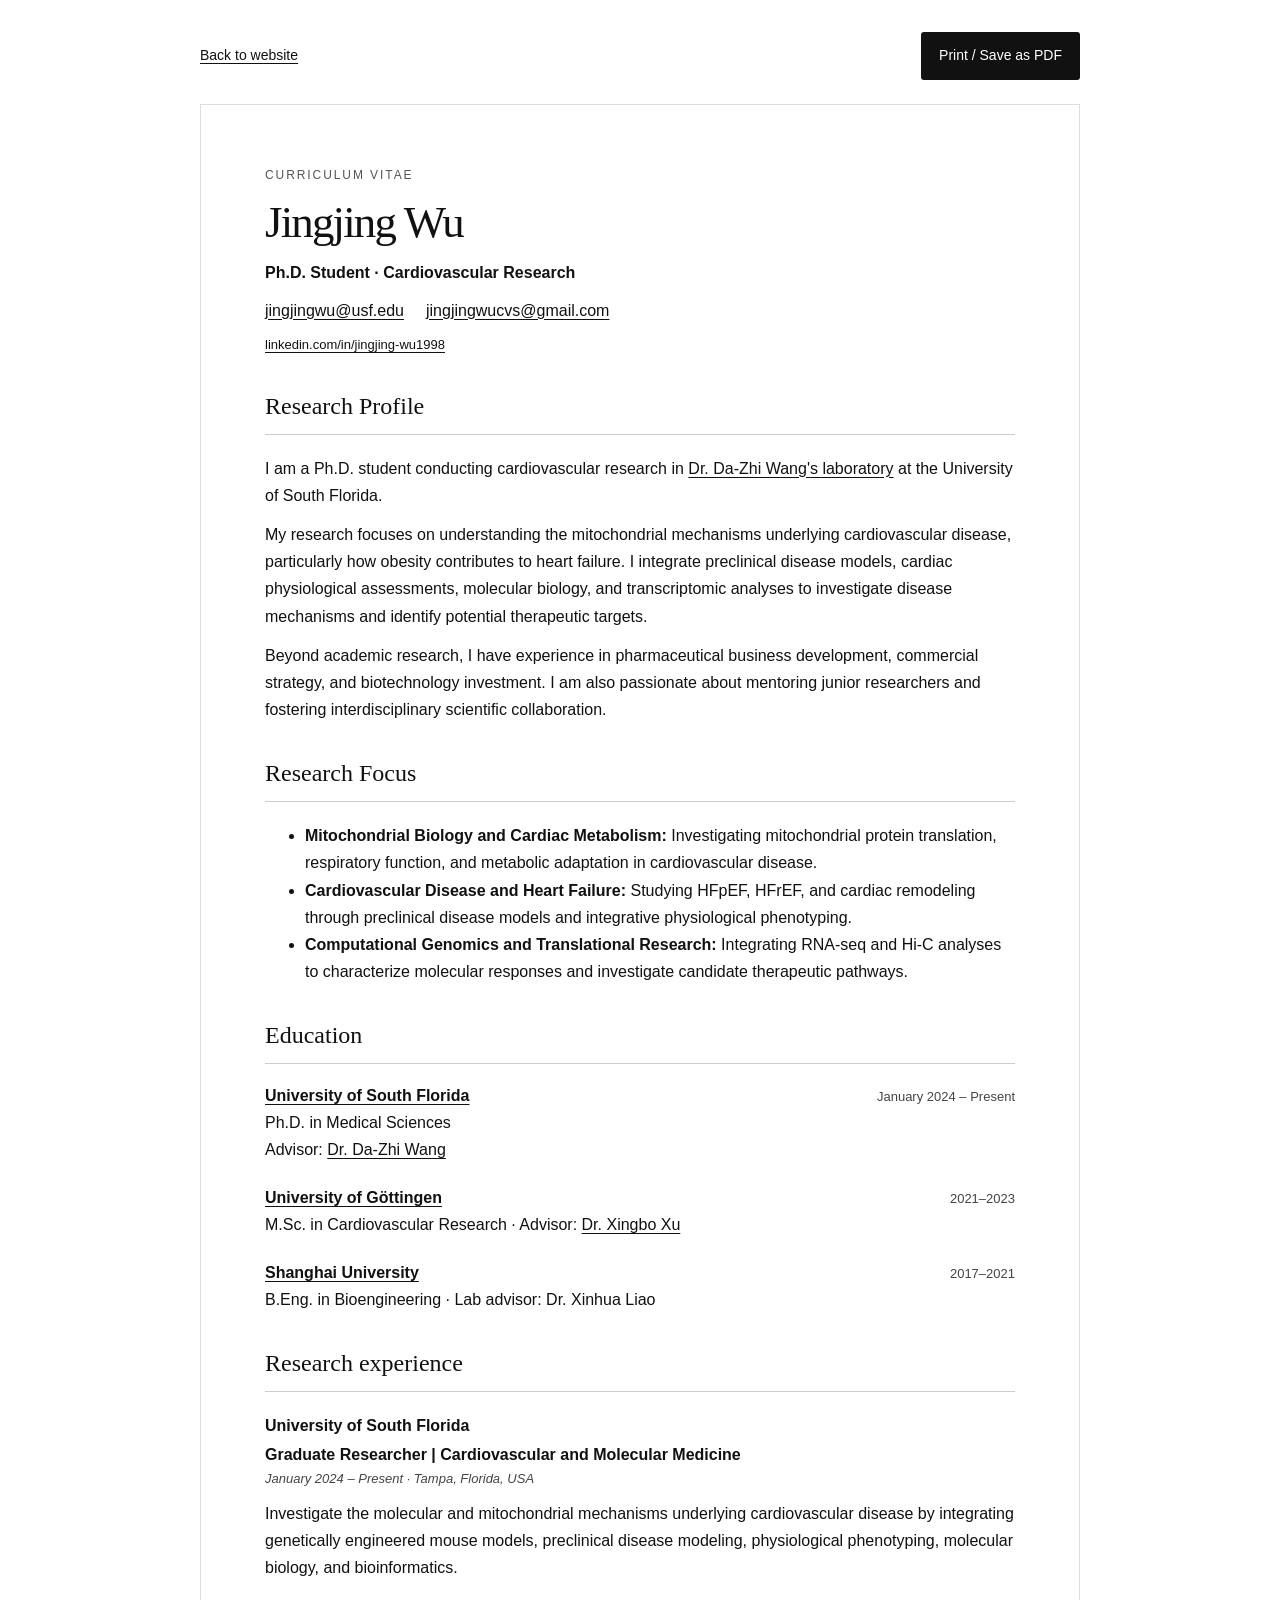
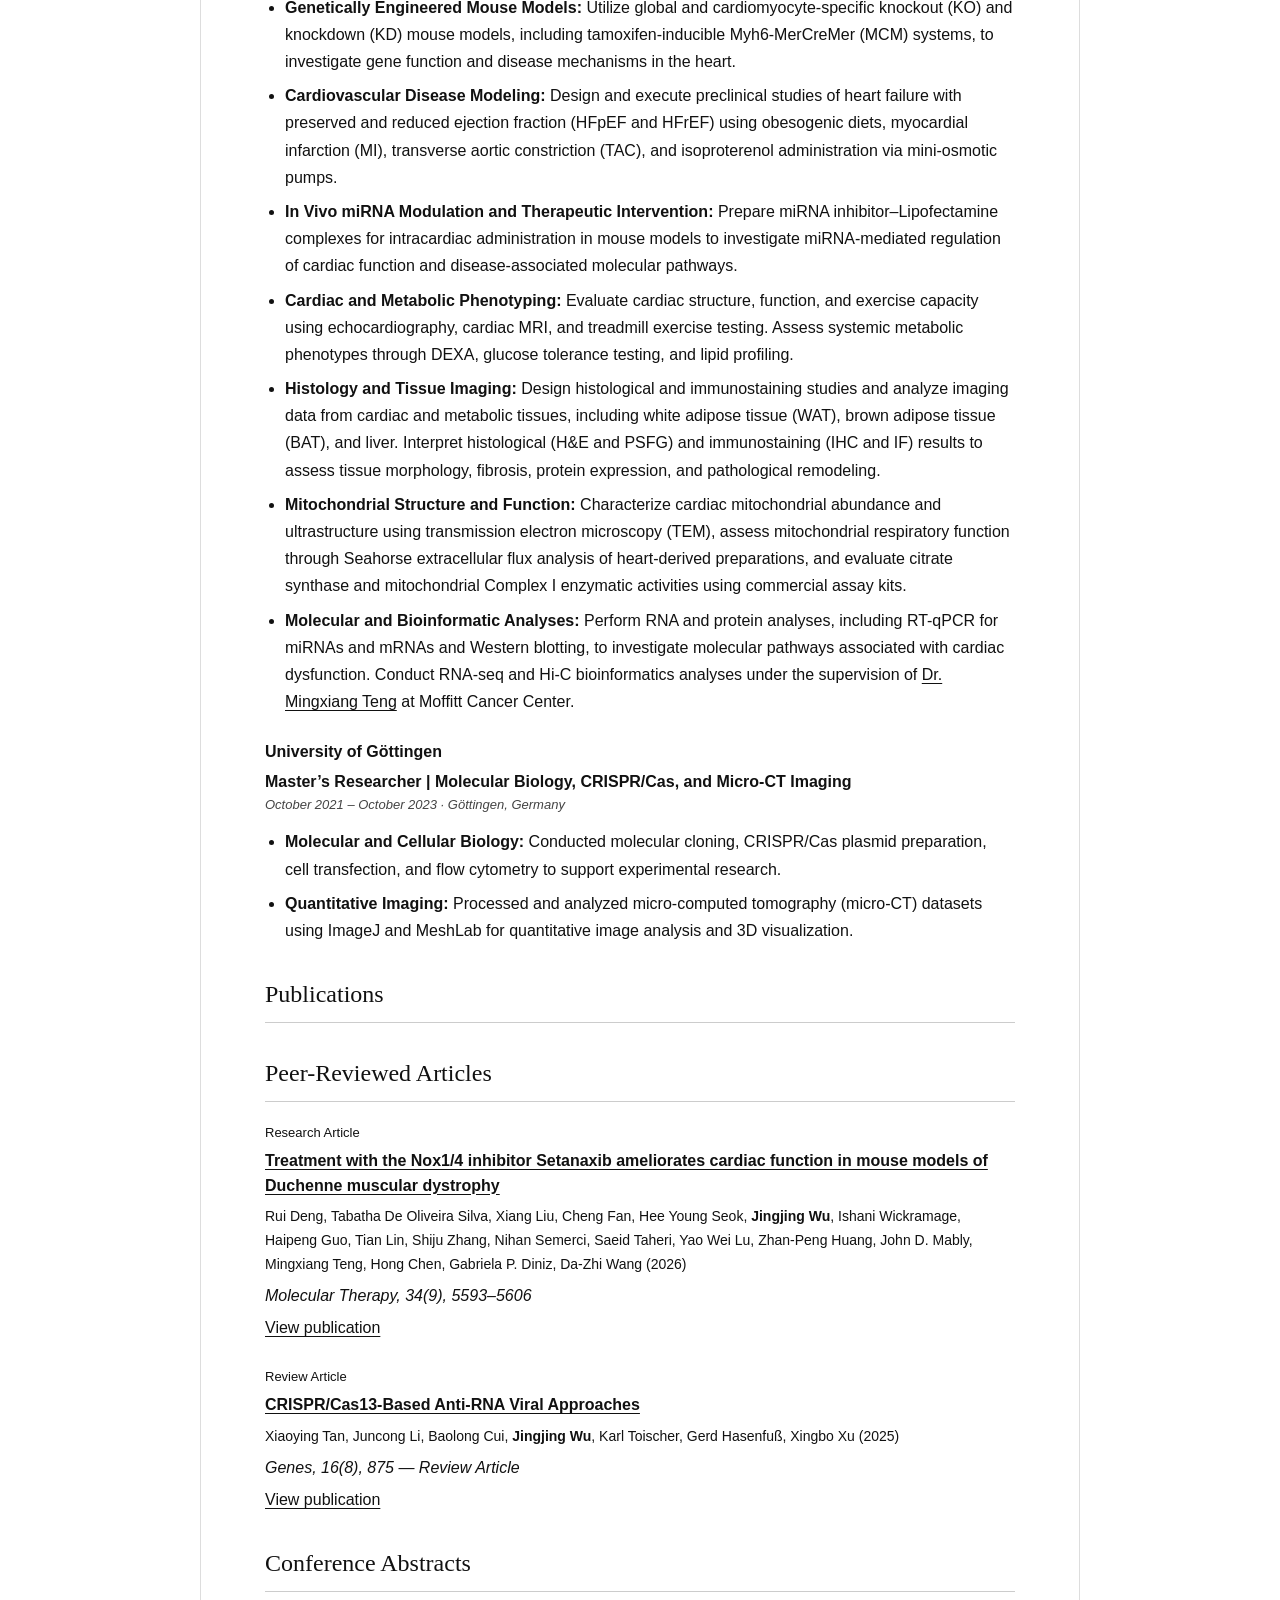
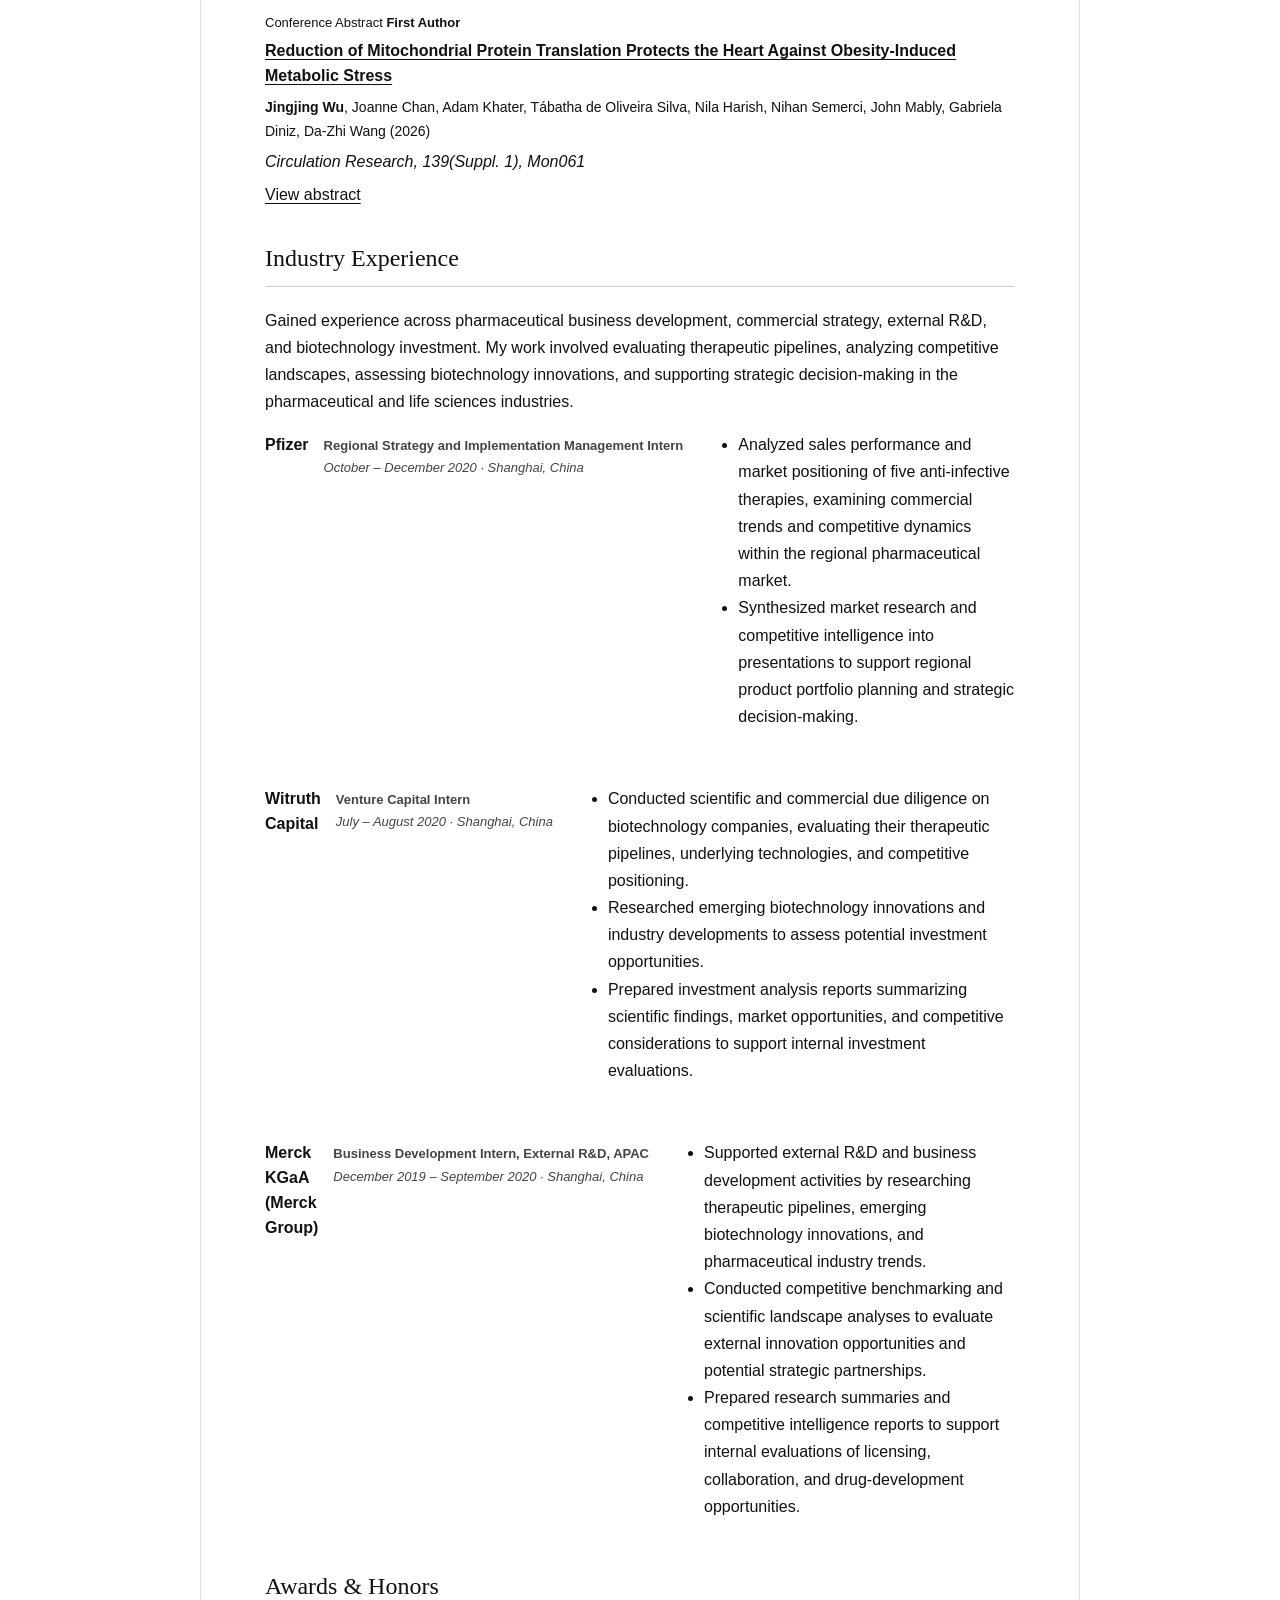
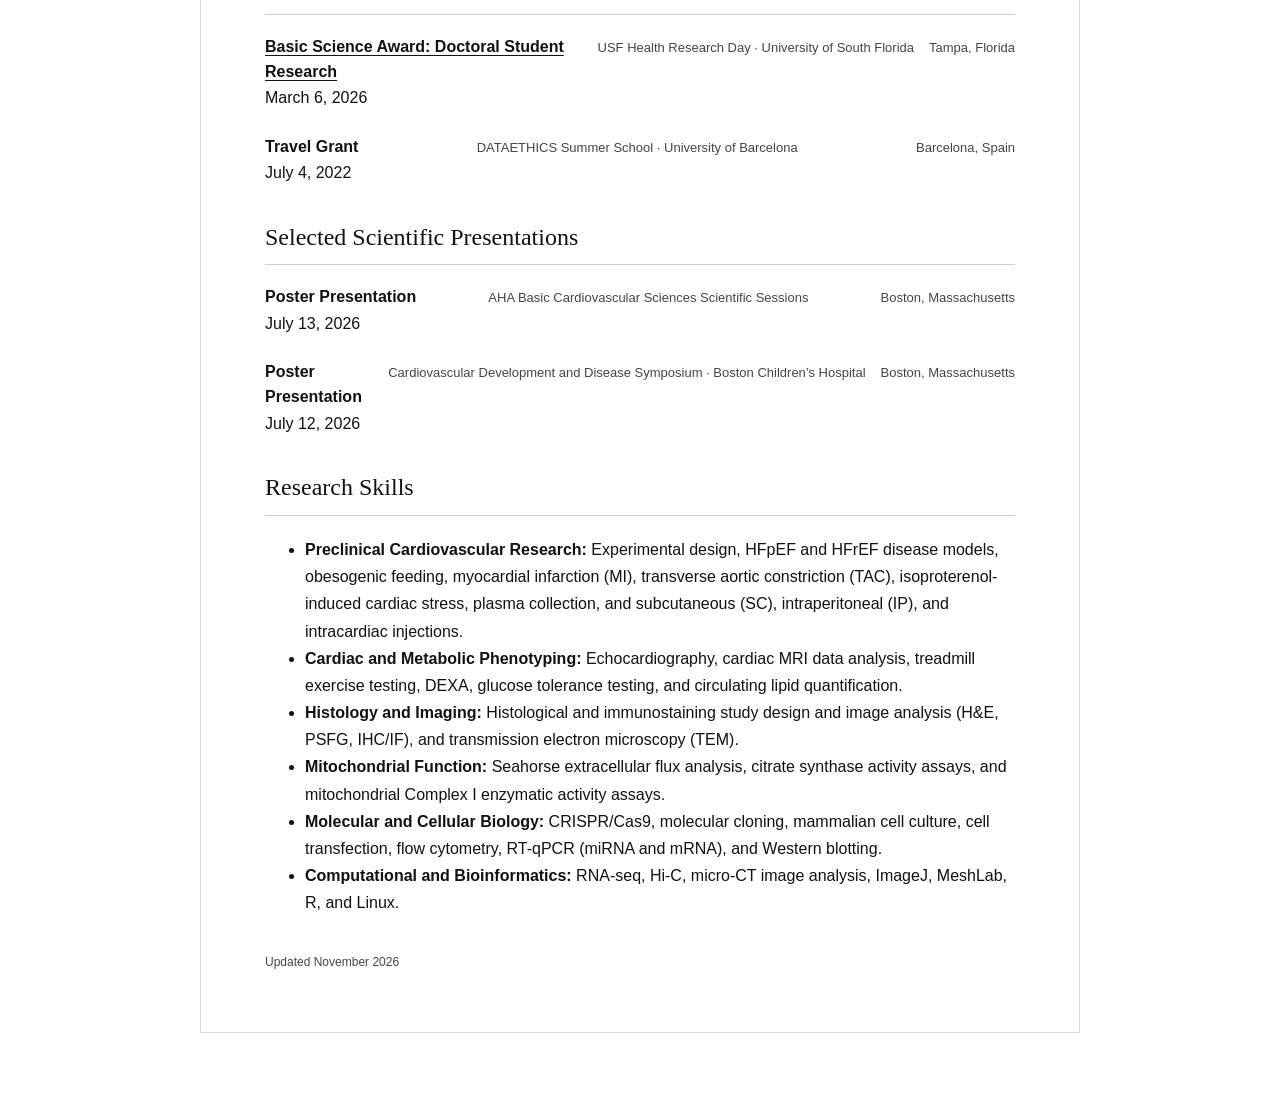
==== cv.html @ ff3b846a "Publish Jingjing Wu academic website" ====
<!DOCTYPE html>
<html lang="en">
<head><meta charset="UTF-8"><meta name="viewport" content="width=device-width, initial-scale=1"><title>Curriculum Vitae | Jingjing Wu</title><meta name="description" content="Academic curriculum vitae of Jingjing Wu, PhD researcher in cardiovascular science."><link rel="icon" href="./favicon.svg" type="image/svg+xml"><link rel="stylesheet" href="./cv.css"><script src="./cv.js" defer></script></head>
<body><div class="cv-controls"><a href="./index.html">Back to website</a><button id="print-cv">Print / Save as PDF</button></div><main class="cv-page"><header><p class="cv-eyebrow">CURRICULUM VITAE</p><h1>Jingjing Wu</h1><p class="subtitle">Ph.D. Student · Cardiovascular Research</p><p class="email-links"><a href="mailto:jingjingwu@usf.edu">jingjingwu@usf.edu</a><a href="mailto:jingjingwucvs@gmail.com">jingjingwucvs@gmail.com</a></p><div class="contact"><a href="https://www.linkedin.com/in/jingjing-wu1998/">linkedin.com/in/jingjing-wu1998</a></div></header>
<section><h2>Research Profile</h2><div class="about-introduction"><p>I am a Ph.D. student conducting cardiovascular research in <a href="https://health.usf.edu/medicine/heart-institute/faculty/dazhiw" target="_blank" rel="noopener noreferrer">Dr. Da-Zhi Wang's laboratory</a> at the University of South Florida.</p><p>My research focuses on understanding the mitochondrial mechanisms underlying cardiovascular disease, particularly how obesity contributes to heart failure. I integrate preclinical disease models, cardiac physiological assessments, molecular biology, and transcriptomic analyses to investigate disease mechanisms and identify potential therapeutic targets.</p><p>Beyond academic research, I have experience in pharmaceutical business development, commercial strategy, and biotechnology investment. I am also passionate about mentoring junior researchers and fostering interdisciplinary scientific collaboration.</p></div></section><section><h2>Research Focus</h2><ul><li><strong>Mitochondrial Biology and Cardiac Metabolism:</strong> Investigating mitochondrial protein translation, respiratory function, and metabolic adaptation in cardiovascular disease.</li><li><strong>Cardiovascular Disease and Heart Failure:</strong> Studying HFpEF, HFrEF, and cardiac remodeling through preclinical disease models and integrative physiological phenotyping.</li><li><strong>Computational Genomics and Translational Research:</strong> Integrating RNA-seq and Hi-C analyses to characterize molecular responses and investigate candidate therapeutic pathways.</li></ul></section>
<section><h2>Education</h2><article><div class="entry"><h3><a href="https://www.usf.edu/" target="_blank" rel="noopener noreferrer">University of South Florida</a></h3><p>January 2024 – Present</p></div><p>Ph.D. in Medical Sciences<br>Advisor: <a href="https://health.usf.edu/medicine/heart-institute/faculty/dazhiw" target="_blank" rel="noopener noreferrer">Dr. Da-Zhi Wang</a></p></article><article><div class="entry"><h3><a href="https://www.uni-goettingen.de/en/1.html" target="_blank" rel="noopener noreferrer">University of Göttingen</a></h3><p>2021–2023</p></div><p>M.Sc. in Cardiovascular Research · Advisor: <a href="https://herzzentrum.umg.eu/translational-multiomics-and-precision-cardiology/" target="_blank" rel="noopener noreferrer">Dr. Xingbo Xu</a></p></article><article><div class="entry"><h3><a href="https://en.shu.edu.cn/" target="_blank" rel="noopener noreferrer">Shanghai University</a></h3><p>2017–2021</p></div><p>B.Eng. in Bioengineering · Lab advisor: Dr. Xinhua Liao</p></article></section>
<section><h2>Research experience</h2>
<article class="research-entry"><p class="organization">University of South Florida</p><h3>Graduate Researcher | Cardiovascular and Molecular Medicine</h3><p class="entry-location"><em>January 2024 – Present · Tampa, Florida, USA</em></p><p class="research-description">Investigate the molecular and mitochondrial mechanisms underlying cardiovascular disease by integrating genetically engineered mouse models, preclinical disease modeling, physiological phenotyping, molecular biology, and bioinformatics.</p><ul>
<li><strong>Genetically Engineered Mouse Models:</strong> Utilize global and cardiomyocyte-specific knockout (KO) and knockdown (KD) mouse models, including tamoxifen-inducible Myh6-MerCreMer (MCM) systems, to investigate gene function and disease mechanisms in the heart.</li>
<li><strong>Cardiovascular Disease Modeling:</strong> Design and execute preclinical studies of heart failure with preserved and reduced ejection fraction (HFpEF and HFrEF) using obesogenic diets, myocardial infarction (MI), transverse aortic constriction (TAC), and isoproterenol administration via mini-osmotic pumps.</li>
<li><strong>In Vivo miRNA Modulation and Therapeutic Intervention:</strong> Prepare miRNA inhibitor–Lipofectamine complexes for intracardiac administration in mouse models to investigate miRNA-mediated regulation of cardiac function and disease-associated molecular pathways.</li>
<li><strong>Cardiac and Metabolic Phenotyping:</strong> Evaluate cardiac structure, function, and exercise capacity using echocardiography, cardiac MRI, and treadmill exercise testing. Assess systemic metabolic phenotypes through DEXA, glucose tolerance testing, and lipid profiling.</li>
<li><strong>Histology and Tissue Imaging:</strong> Design histological and immunostaining studies and analyze imaging data from cardiac and metabolic tissues, including white adipose tissue (WAT), brown adipose tissue (BAT), and liver. Interpret histological (H&amp;E and PSFG) and immunostaining (IHC and IF) results to assess tissue morphology, fibrosis, protein expression, and pathological remodeling.</li>
<li><strong>Mitochondrial Structure and Function:</strong> Characterize cardiac mitochondrial abundance and ultrastructure using transmission electron microscopy (TEM), assess mitochondrial respiratory function through Seahorse extracellular flux analysis of heart-derived preparations, and evaluate citrate synthase and mitochondrial Complex I enzymatic activities using commercial assay kits.</li>
<li><strong>Molecular and Bioinformatic Analyses:</strong> Perform RNA and protein analyses, including RT-qPCR for miRNAs and mRNAs and Western blotting, to investigate molecular pathways associated with cardiac dysfunction. Conduct RNA-seq and Hi-C bioinformatics analyses under the supervision of <a href="https://www.moffitt.org/research-science/researchers/mingxiang-teng/" target="_blank" rel="noopener noreferrer">Dr. Mingxiang Teng</a> at Moffitt Cancer Center.</li>
</ul></article>
<article class="research-entry"><p class="organization">University of Göttingen</p><h3>Master’s Researcher | Molecular Biology, CRISPR/Cas, and Micro-CT Imaging</h3><p class="entry-location"><em>October 2021 – October 2023 · Göttingen, Germany</em></p><ul>
<li><strong>Molecular and Cellular Biology:</strong> Conducted molecular cloning, CRISPR/Cas plasmid preparation, cell transfection, and flow cytometry to support experimental research.</li>
<li><strong>Quantitative Imaging:</strong> Processed and analyzed micro-computed tomography (micro-CT) datasets using ImageJ and MeshLab for quantitative image analysis and 3D visualization.</li>
</ul></article>
</section><section><h2>Publications</h2><section aria-labelledby="articles-heading"><h2 id="articles-heading">Peer-Reviewed Articles</h2><article class="publication-entry"><p class="publication-kind">Research Article</p><h3><a href="https://doi.org/10.1016/j.ymthe.2026.06.033" target="_blank" rel="noopener noreferrer">Treatment with the Nox1/4 inhibitor Setanaxib ameliorates cardiac function in mouse models of Duchenne muscular dystrophy</a></h3><p class="publication-authors">Rui Deng, Tabatha De Oliveira Silva, Xiang Liu, Cheng Fan, Hee Young Seok, <strong>Jingjing Wu</strong>, Ishani Wickramage, Haipeng Guo, Tian Lin, Shiju Zhang, Nihan Semerci, Saeid Taheri, Yao Wei Lu, Zhan-Peng Huang, John D. Mably, Mingxiang Teng, Hong Chen, Gabriela P. Diniz, Da-Zhi Wang (2026)</p><p class="publication-journal"><em>Molecular Therapy, 34(9), 5593–5606</em></p><p><a href="https://doi.org/10.1016/j.ymthe.2026.06.033" target="_blank" rel="noopener noreferrer">View publication</a></p></article><article class="publication-entry"><p class="publication-kind">Review Article</p><h3><a href="https://doi.org/10.3390/genes16080875" target="_blank" rel="noopener noreferrer">CRISPR/Cas13-Based Anti-RNA Viral Approaches</a></h3><p class="publication-authors">Xiaoying Tan, Juncong Li, Baolong Cui, <strong>Jingjing Wu</strong>, Karl Toischer, Gerd Hasenfuß, Xingbo Xu (2025)</p><p class="publication-journal"><em>Genes, 16(8), 875 — Review Article</em></p><p><a href="https://doi.org/10.3390/genes16080875" target="_blank" rel="noopener noreferrer">View publication</a></p></article></section><section aria-labelledby="abstracts-heading"><h2 id="abstracts-heading">Conference Abstracts</h2><article class="publication-entry"><p class="publication-kind">Conference Abstract <span class="author-badge">First Author</span></p><h3><a href="https://doi.org/10.1161/res.139.suppl_1.Mon061" target="_blank" rel="noopener noreferrer">Reduction of Mitochondrial Protein Translation Protects the Heart Against Obesity-Induced Metabolic Stress</a></h3><p class="publication-authors"><strong>Jingjing Wu</strong>, Joanne Chan, Adam Khater, Tábatha de Oliveira Silva, Nila Harish, Nihan Semerci, John Mably, Gabriela Diniz, Da-Zhi Wang (2026)</p><p class="publication-journal"><em>Circulation Research, 139(Suppl. 1), Mon061</em></p><p><a href="https://doi.org/10.1161/res.139.suppl_1.Mon061" target="_blank" rel="noopener noreferrer">View abstract</a></p></article></section></section>
<section><h2>Industry Experience</h2><p>Gained experience across pharmaceutical business development, commercial strategy, external R&amp;D, and biotechnology investment. My work involved evaluating therapeutic pipelines, analyzing competitive landscapes, assessing biotechnology innovations, and supporting strategic decision-making in the pharmaceutical and life sciences industries.</p><article class="entry"><h3>Pfizer</h3><p><strong>Regional Strategy and Implementation Management Intern</strong><br><em>October – December 2020 · Shanghai, China</em></p><ul><li>Analyzed sales performance and market positioning of five anti-infective therapies, examining commercial trends and competitive dynamics within the regional pharmaceutical market.</li><li>Synthesized market research and competitive intelligence into presentations to support regional product portfolio planning and strategic decision-making.</li></ul></article>
<article class="entry"><h3>Witruth Capital</h3><p><strong>Venture Capital Intern</strong><br><em>July – August 2020 · Shanghai, China</em></p><ul><li>Conducted scientific and commercial due diligence on biotechnology companies, evaluating their therapeutic pipelines, underlying technologies, and competitive positioning.</li><li>Researched emerging biotechnology innovations and industry developments to assess potential investment opportunities.</li><li>Prepared investment analysis reports summarizing scientific findings, market opportunities, and competitive considerations to support internal investment evaluations.</li></ul></article>
<article class="entry"><h3>Merck KGaA (Merck Group)</h3><p><strong>Business Development Intern, External R&amp;D, APAC</strong><br><em>December 2019 – September 2020 · Shanghai, China</em></p><ul><li>Supported external R&amp;D and business development activities by researching therapeutic pipelines, emerging biotechnology innovations, and pharmaceutical industry trends.</li><li>Conducted competitive benchmarking and scientific landscape analyses to evaluate external innovation opportunities and potential strategic partnerships.</li><li>Prepared research summaries and competitive intelligence reports to support internal evaluations of licensing, collaboration, and drug-development opportunities.</li></ul></article></section>
<section><h2>Awards &amp; Honors</h2><article class="entry"><div class="entry-heading"><h3><a href="https://www.usf.edu/health/news/2026/awards-and-accolades-winter.aspx" target="_blank" rel="noopener noreferrer">Basic Science Award: Doctoral Student Research</a></h3><p class="date">March 6, 2026</p></div><p>USF Health Research Day · University of South Florida</p><p class="detail">Tampa, Florida</p></article><article class="entry"><div class="entry-heading"><h3>Travel Grant</h3><p class="date">July 4, 2022</p></div><p>DATAETHICS Summer School · University of Barcelona</p><p class="detail">Barcelona, Spain</p></article></section><section><h2>Selected Scientific Presentations</h2><article class="entry"><div class="entry-heading"><h3>Poster Presentation</h3><p class="date">July 13, 2026</p></div><p>AHA Basic Cardiovascular Sciences Scientific Sessions</p><p class="detail">Boston, Massachusetts</p></article><article class="entry"><div class="entry-heading"><h3>Poster Presentation</h3><p class="date">July 12, 2026</p></div><p>Cardiovascular Development and Disease Symposium · Boston Children’s Hospital</p><p class="detail">Boston, Massachusetts</p></article></section><section><h2>Research Skills</h2><ul>
<li><strong>Preclinical Cardiovascular Research:</strong> Experimental design, HFpEF and HFrEF disease models, obesogenic feeding, myocardial infarction (MI), transverse aortic constriction (TAC), isoproterenol-induced cardiac stress, plasma collection, and subcutaneous (SC), intraperitoneal (IP), and intracardiac injections.</li>
<li><strong>Cardiac and Metabolic Phenotyping:</strong> Echocardiography, cardiac MRI data analysis, treadmill exercise testing, DEXA, glucose tolerance testing, and circulating lipid quantification.</li>
<li><strong>Histology and Imaging:</strong> Histological and immunostaining study design and image analysis (H&amp;E, PSFG, IHC/IF), and transmission electron microscopy (TEM).</li>
<li><strong>Mitochondrial Function:</strong> Seahorse extracellular flux analysis, citrate synthase activity assays, and mitochondrial Complex I enzymatic activity assays.</li>
<li><strong>Molecular and Cellular Biology:</strong> CRISPR/Cas9, molecular cloning, mammalian cell culture, cell transfection, flow cytometry, RT-qPCR (miRNA and mRNA), and Western blotting.</li>
<li><strong>Computational and Bioinformatics:</strong> RNA-seq, Hi-C, micro-CT image analysis, ImageJ, MeshLab, R, and Linux.</li>
</ul></section><footer>Updated November 2026</footer></main></body>
</html>
---- cv.css ----
:root{font-family:'Segoe UI',Arial,sans-serif;color:#111;background:#fff;font-size:16px;line-height:1.7}*{box-sizing:border-box}body{margin:0;padding:32px 20px 60px}a{color:#111;text-underline-offset:3px}.cv-controls{max-width:880px;margin:0 auto 24px;display:flex;justify-content:space-between;gap:20px;align-items:center;font-size:.875rem}.cv-controls button{background:#111;color:#fff;border:0;border-radius:3px;padding:12px 18px;font:inherit;cursor:pointer}.cv-page{max-width:880px;margin:auto;background:white;padding:60px 64px;border:1px solid #ddd}h1,h2,h3,p{margin:0}h1,h2{font-family:Georgia,'Times New Roman',serif;font-weight:400}h1{font-size:2.8rem;line-height:1.3;letter-spacing:-.04em;margin:8px 0}h2{font-size:1.5rem;border-bottom:1px solid #ccc;padding-bottom:7px;margin:30px 0 20px}h3{font-size:1rem;font-weight:600;line-height:1.55}.cv-eyebrow{color:#555;font-size:.75rem;letter-spacing:.16em}.subtitle{font-weight:600;margin:5px 0}.contact{display:flex;gap:10px;flex-wrap:wrap;margin-top:10px;font-size:.8125rem}header>p:not(.cv-eyebrow){font-size:1rem}.entry,.entry-top{display:flex;justify-content:space-between;align-items:baseline;gap:15px}.entry>p,.entry-date{font-size:.8125rem;white-space:nowrap;color:#444}article{margin-bottom:23px;break-inside:avoid}.detail,.entry-location{font-size:.8125rem;color:#444}.organization{font-weight:600;color:#111}.research-entry h3{margin-top:4px}.research-entry ul{padding-left:20px;margin-top:12px}.research-entry li{margin:7px 0}.publication-note{margin-top:-8px;margin-bottom:18px}.publication a{font-size:.8125rem;overflow-wrap:anywhere}.publication>p{font-size:1rem}footer{margin-top:35px;font-size:.75rem;color:#444}@media(max-width:650px){body{padding:20px 14px}.cv-page{padding:30px 22px}.entry,.entry-top{display:block}.contact{display:block}.contact>*{display:block}.contact span{display:none}h1{font-size:2.4rem}}@page{size:A4;margin:17mm}@media print{:root{background:#fff;color:#000;font-size:10pt}body{padding:0}.cv-controls{display:none}.cv-page{padding:0;max-width:none;border:0}h1{font-size:28pt}h2{font-size:16pt;margin:20px 0 12px}h3{font-size:10pt}.entry,.entry-top{display:flex}.entry>p,.entry-date{font-size:9pt}article{margin-bottom:15px}section{break-inside:auto}h2{break-after:avoid}a{color:#000}.contact{display:flex}.contact>*{display:inline}.contact span{display:inline}.detail,.entry-location,.publication a{font-size:9pt}footer{margin-top:20px}}

.email-links{display:flex;flex-wrap:wrap;gap:4px 22px;margin-top:10px;font-size:.9375rem}.email-links a{overflow-wrap:anywhere}
.research-description{margin-top:10px}@media print{.research-entry{break-inside:auto}.research-entry h3,.research-entry .organization{break-after:avoid}.research-entry li{break-inside:avoid}}

.about-introduction p{margin-bottom:12px}.publication-entry{margin-bottom:25px;break-inside:avoid}.publication-entry h3{margin-bottom:7px}.publication-kind,.author-badge{font-size:.8125rem}.author-badge{font-weight:700}.publication-entry p{margin:5px 0}.publication-authors{font-size:.875rem}@media print{.publication-authors{font-size:9pt}}
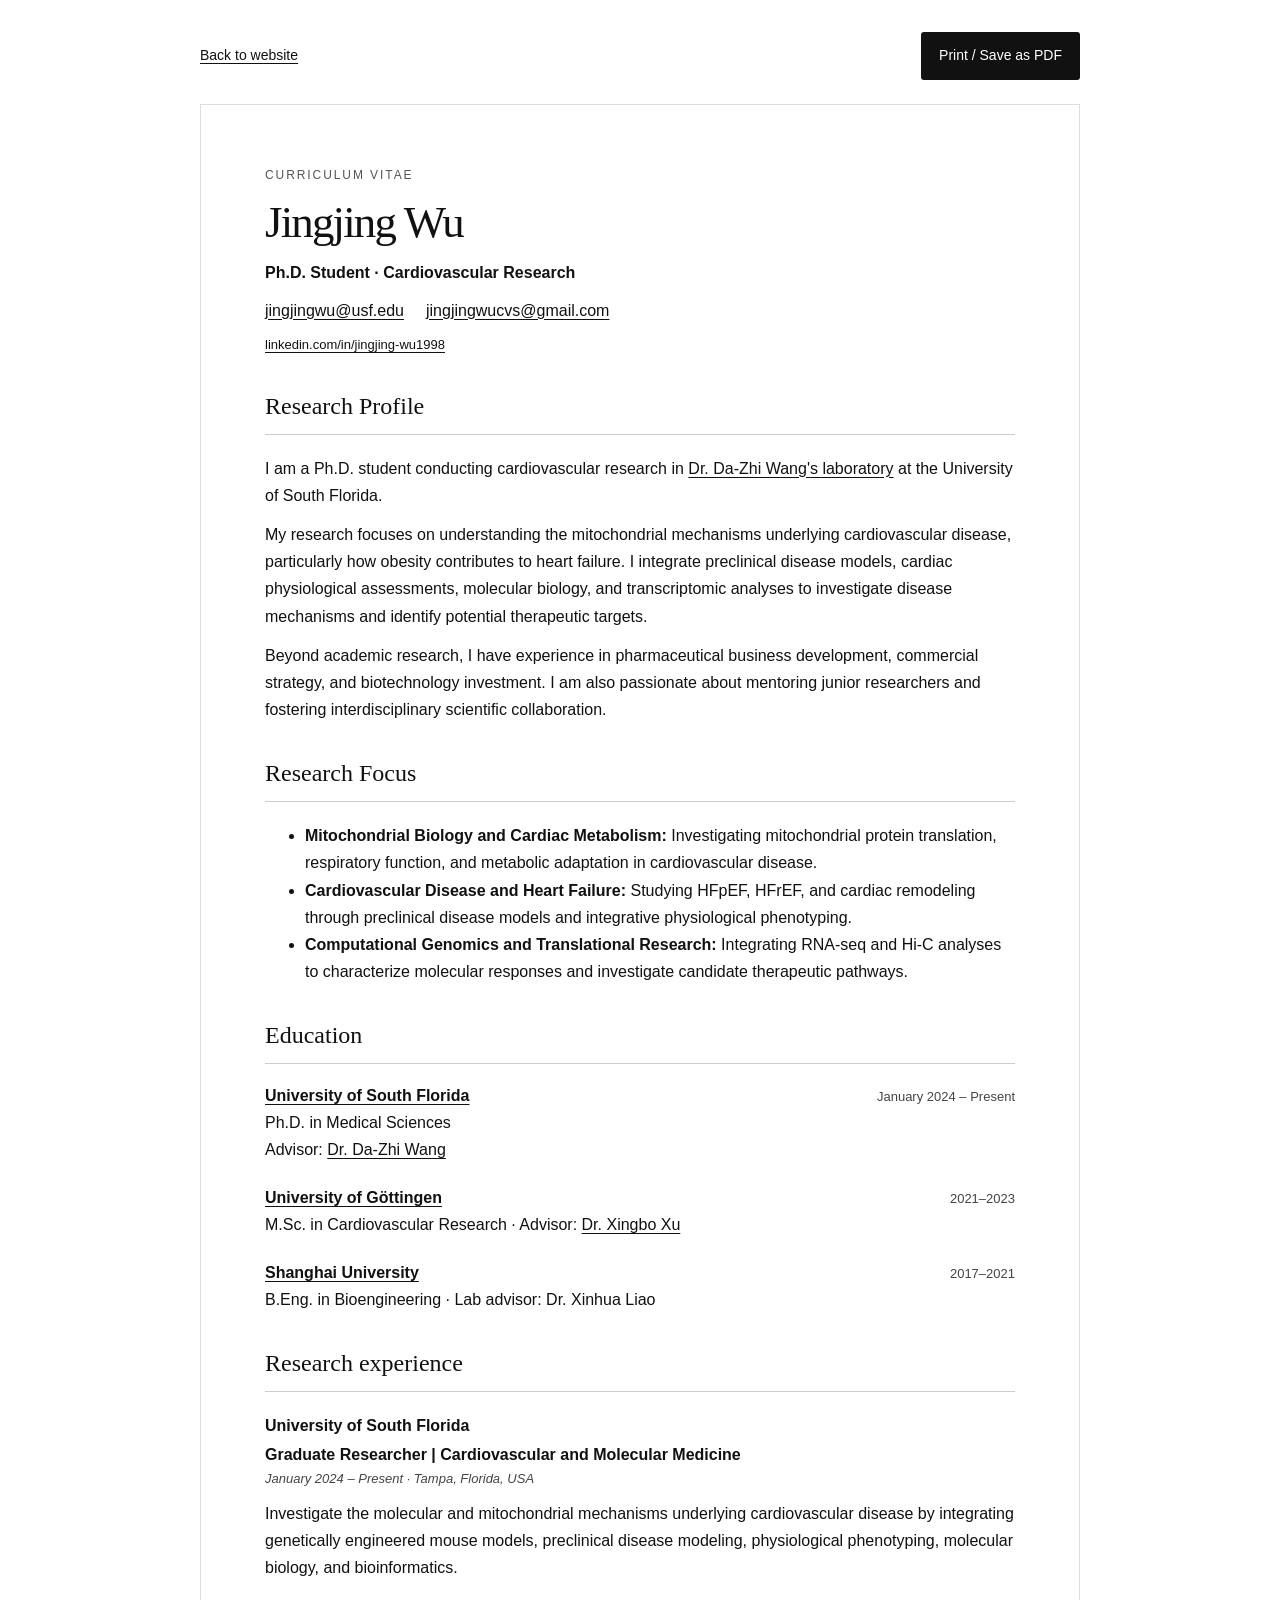
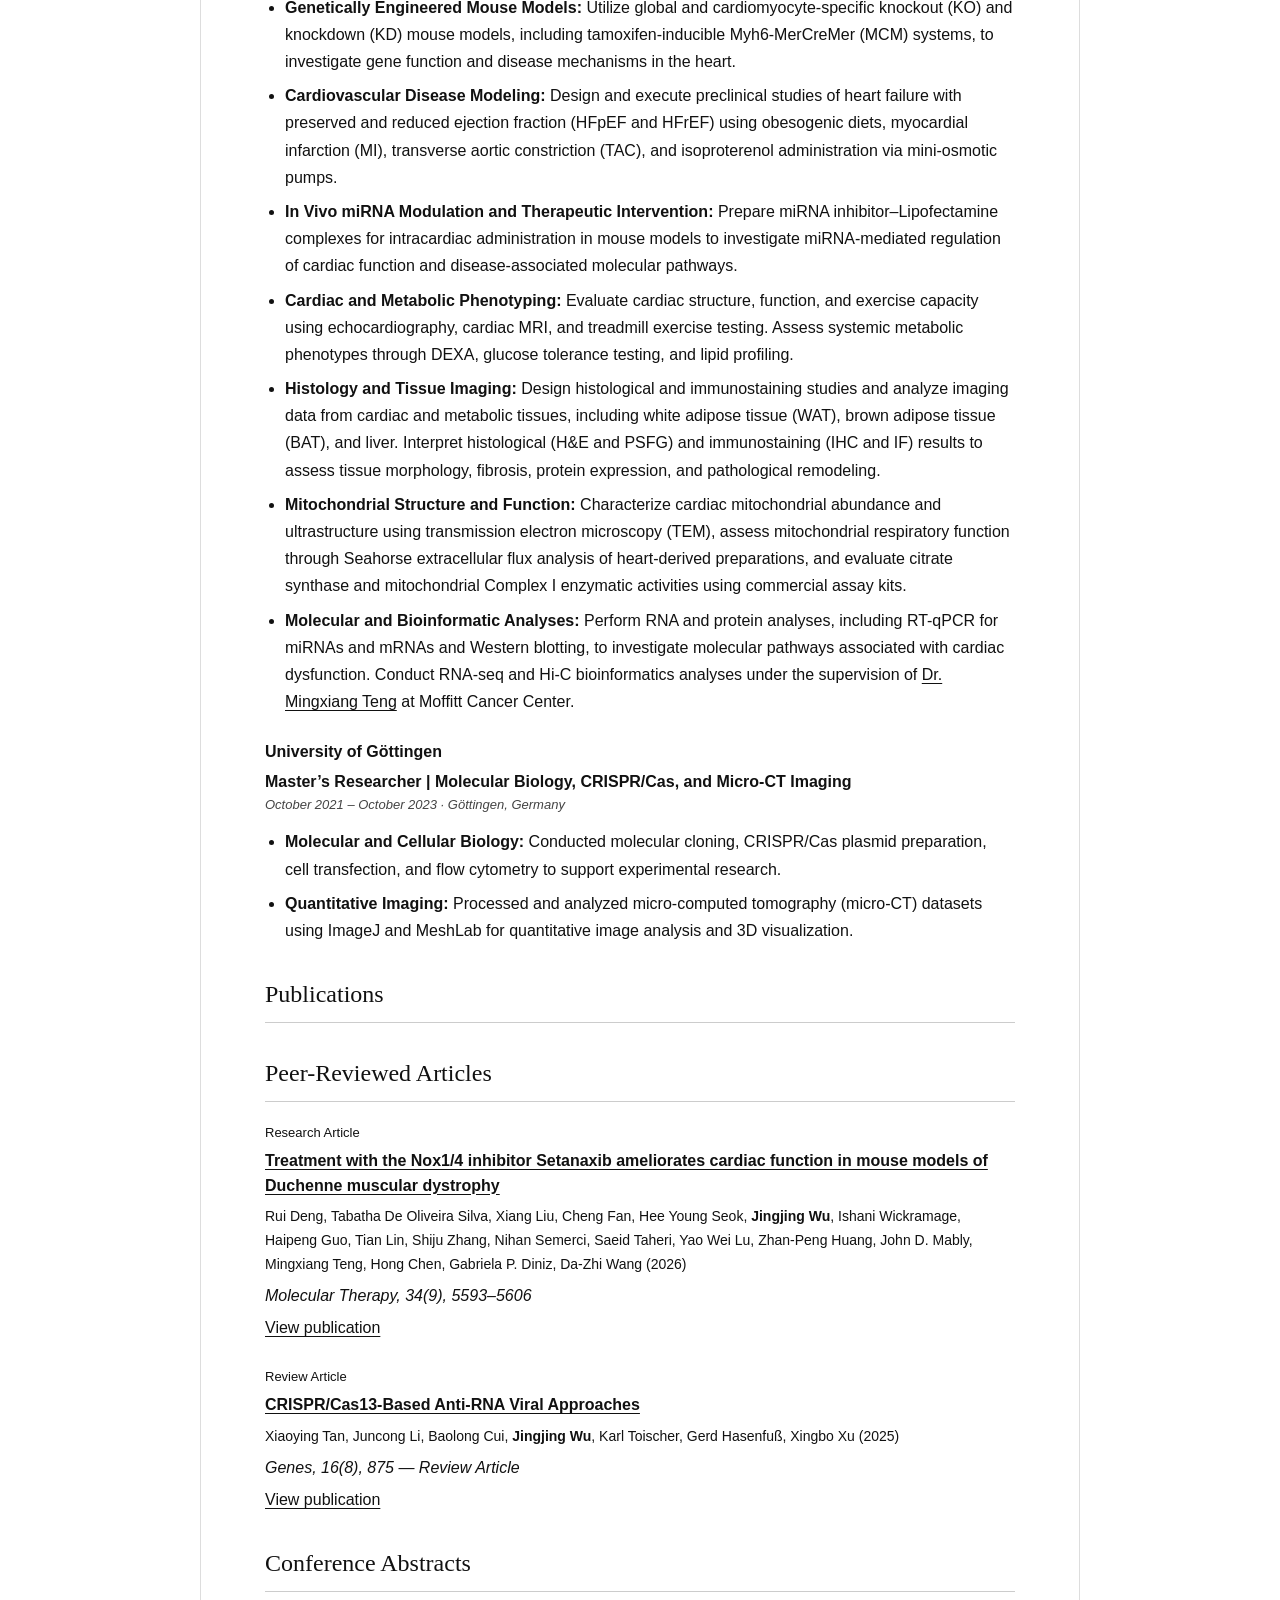
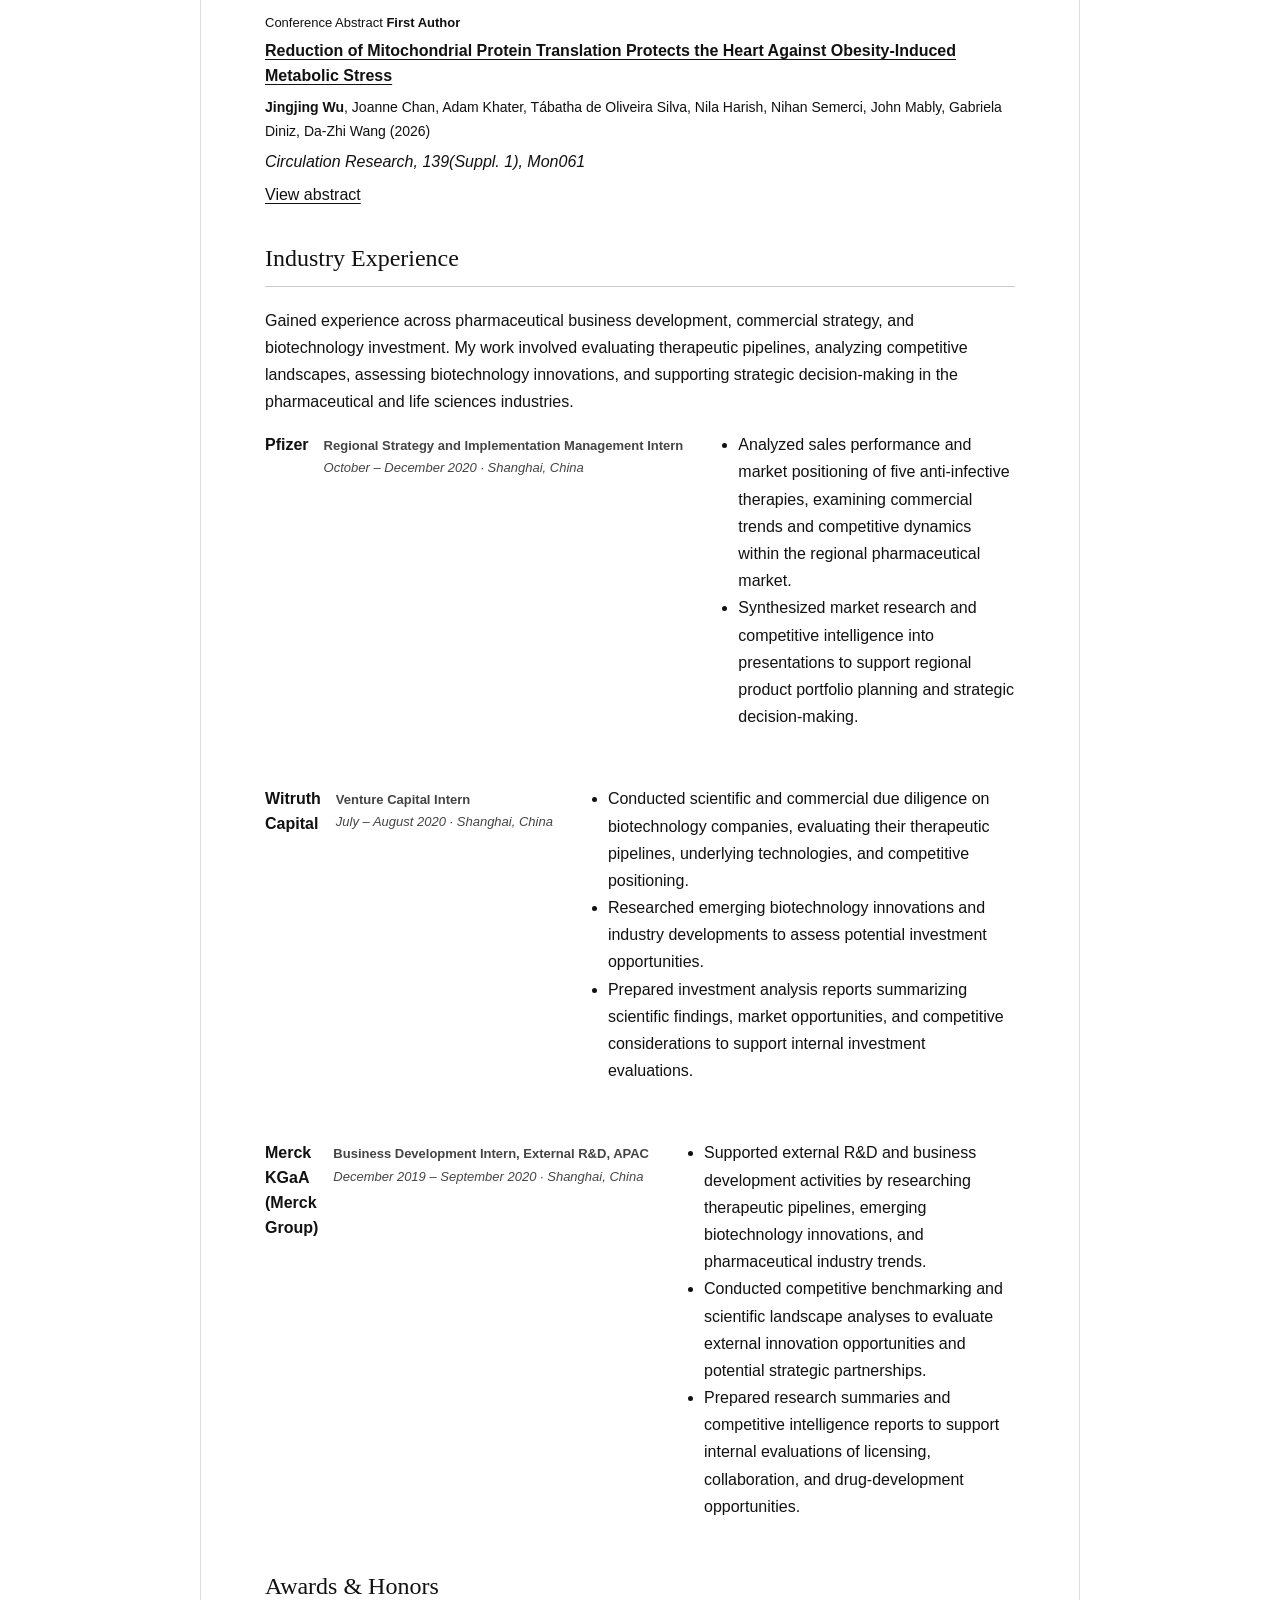
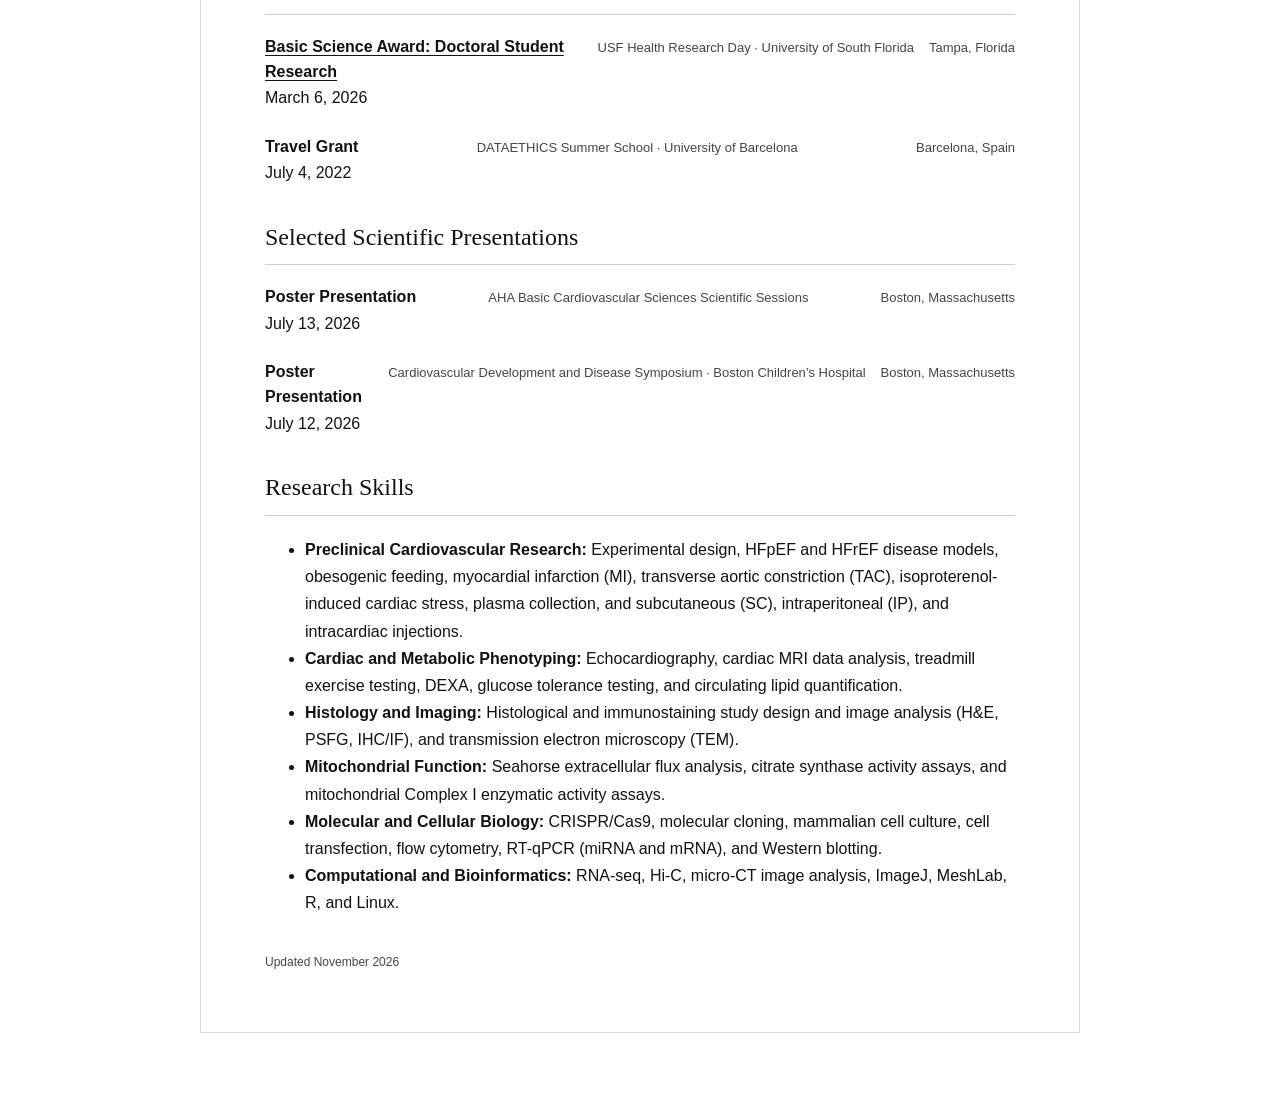
==== commit 9f0f0121: "Add Chinese language toggle and update navigation" ====
--- a/cv.html
+++ b/cv.html
@@ -19,7 +19,7 @@
 <li><strong>Quantitative Imaging:</strong> Processed and analyzed micro-computed tomography (micro-CT) datasets using ImageJ and MeshLab for quantitative image analysis and 3D visualization.</li>
 </ul></article>
 </section><section><h2>Publications</h2><section aria-labelledby="articles-heading"><h2 id="articles-heading">Peer-Reviewed Articles</h2><article class="publication-entry"><p class="publication-kind">Research Article</p><h3><a href="https://doi.org/10.1016/j.ymthe.2026.06.033" target="_blank" rel="noopener noreferrer">Treatment with the Nox1/4 inhibitor Setanaxib ameliorates cardiac function in mouse models of Duchenne muscular dystrophy</a></h3><p class="publication-authors">Rui Deng, Tabatha De Oliveira Silva, Xiang Liu, Cheng Fan, Hee Young Seok, <strong>Jingjing Wu</strong>, Ishani Wickramage, Haipeng Guo, Tian Lin, Shiju Zhang, Nihan Semerci, Saeid Taheri, Yao Wei Lu, Zhan-Peng Huang, John D. Mably, Mingxiang Teng, Hong Chen, Gabriela P. Diniz, Da-Zhi Wang (2026)</p><p class="publication-journal"><em>Molecular Therapy, 34(9), 5593–5606</em></p><p><a href="https://doi.org/10.1016/j.ymthe.2026.06.033" target="_blank" rel="noopener noreferrer">View publication</a></p></article><article class="publication-entry"><p class="publication-kind">Review Article</p><h3><a href="https://doi.org/10.3390/genes16080875" target="_blank" rel="noopener noreferrer">CRISPR/Cas13-Based Anti-RNA Viral Approaches</a></h3><p class="publication-authors">Xiaoying Tan, Juncong Li, Baolong Cui, <strong>Jingjing Wu</strong>, Karl Toischer, Gerd Hasenfuß, Xingbo Xu (2025)</p><p class="publication-journal"><em>Genes, 16(8), 875 — Review Article</em></p><p><a href="https://doi.org/10.3390/genes16080875" target="_blank" rel="noopener noreferrer">View publication</a></p></article></section><section aria-labelledby="abstracts-heading"><h2 id="abstracts-heading">Conference Abstracts</h2><article class="publication-entry"><p class="publication-kind">Conference Abstract <span class="author-badge">First Author</span></p><h3><a href="https://doi.org/10.1161/res.139.suppl_1.Mon061" target="_blank" rel="noopener noreferrer">Reduction of Mitochondrial Protein Translation Protects the Heart Against Obesity-Induced Metabolic Stress</a></h3><p class="publication-authors"><strong>Jingjing Wu</strong>, Joanne Chan, Adam Khater, Tábatha de Oliveira Silva, Nila Harish, Nihan Semerci, John Mably, Gabriela Diniz, Da-Zhi Wang (2026)</p><p class="publication-journal"><em>Circulation Research, 139(Suppl. 1), Mon061</em></p><p><a href="https://doi.org/10.1161/res.139.suppl_1.Mon061" target="_blank" rel="noopener noreferrer">View abstract</a></p></article></section></section>
-<section><h2>Industry Experience</h2><p>Gained experience across pharmaceutical business development, commercial strategy, external R&amp;D, and biotechnology investment. My work involved evaluating therapeutic pipelines, analyzing competitive landscapes, assessing biotechnology innovations, and supporting strategic decision-making in the pharmaceutical and life sciences industries.</p><article class="entry"><h3>Pfizer</h3><p><strong>Regional Strategy and Implementation Management Intern</strong><br><em>October – December 2020 · Shanghai, China</em></p><ul><li>Analyzed sales performance and market positioning of five anti-infective therapies, examining commercial trends and competitive dynamics within the regional pharmaceutical market.</li><li>Synthesized market research and competitive intelligence into presentations to support regional product portfolio planning and strategic decision-making.</li></ul></article>
+<section><h2>Industry Experience</h2><p>Gained experience across pharmaceutical business development, commercial strategy, and biotechnology investment. My work involved evaluating therapeutic pipelines, analyzing competitive landscapes, assessing biotechnology innovations, and supporting strategic decision-making in the pharmaceutical and life sciences industries.</p><article class="entry"><h3>Pfizer</h3><p><strong>Regional Strategy and Implementation Management Intern</strong><br><em>October – December 2020 · Shanghai, China</em></p><ul><li>Analyzed sales performance and market positioning of five anti-infective therapies, examining commercial trends and competitive dynamics within the regional pharmaceutical market.</li><li>Synthesized market research and competitive intelligence into presentations to support regional product portfolio planning and strategic decision-making.</li></ul></article>
 <article class="entry"><h3>Witruth Capital</h3><p><strong>Venture Capital Intern</strong><br><em>July – August 2020 · Shanghai, China</em></p><ul><li>Conducted scientific and commercial due diligence on biotechnology companies, evaluating their therapeutic pipelines, underlying technologies, and competitive positioning.</li><li>Researched emerging biotechnology innovations and industry developments to assess potential investment opportunities.</li><li>Prepared investment analysis reports summarizing scientific findings, market opportunities, and competitive considerations to support internal investment evaluations.</li></ul></article>
 <article class="entry"><h3>Merck KGaA (Merck Group)</h3><p><strong>Business Development Intern, External R&amp;D, APAC</strong><br><em>December 2019 – September 2020 · Shanghai, China</em></p><ul><li>Supported external R&amp;D and business development activities by researching therapeutic pipelines, emerging biotechnology innovations, and pharmaceutical industry trends.</li><li>Conducted competitive benchmarking and scientific landscape analyses to evaluate external innovation opportunities and potential strategic partnerships.</li><li>Prepared research summaries and competitive intelligence reports to support internal evaluations of licensing, collaboration, and drug-development opportunities.</li></ul></article></section>
 <section><h2>Awards &amp; Honors</h2><article class="entry"><div class="entry-heading"><h3><a href="https://www.usf.edu/health/news/2026/awards-and-accolades-winter.aspx" target="_blank" rel="noopener noreferrer">Basic Science Award: Doctoral Student Research</a></h3><p class="date">March 6, 2026</p></div><p>USF Health Research Day · University of South Florida</p><p class="detail">Tampa, Florida</p></article><article class="entry"><div class="entry-heading"><h3>Travel Grant</h3><p class="date">July 4, 2022</p></div><p>DATAETHICS Summer School · University of Barcelona</p><p class="detail">Barcelona, Spain</p></article></section><section><h2>Selected Scientific Presentations</h2><article class="entry"><div class="entry-heading"><h3>Poster Presentation</h3><p class="date">July 13, 2026</p></div><p>AHA Basic Cardiovascular Sciences Scientific Sessions</p><p class="detail">Boston, Massachusetts</p></article><article class="entry"><div class="entry-heading"><h3>Poster Presentation</h3><p class="date">July 12, 2026</p></div><p>Cardiovascular Development and Disease Symposium · Boston Children’s Hospital</p><p class="detail">Boston, Massachusetts</p></article></section><section><h2>Research Skills</h2><ul>
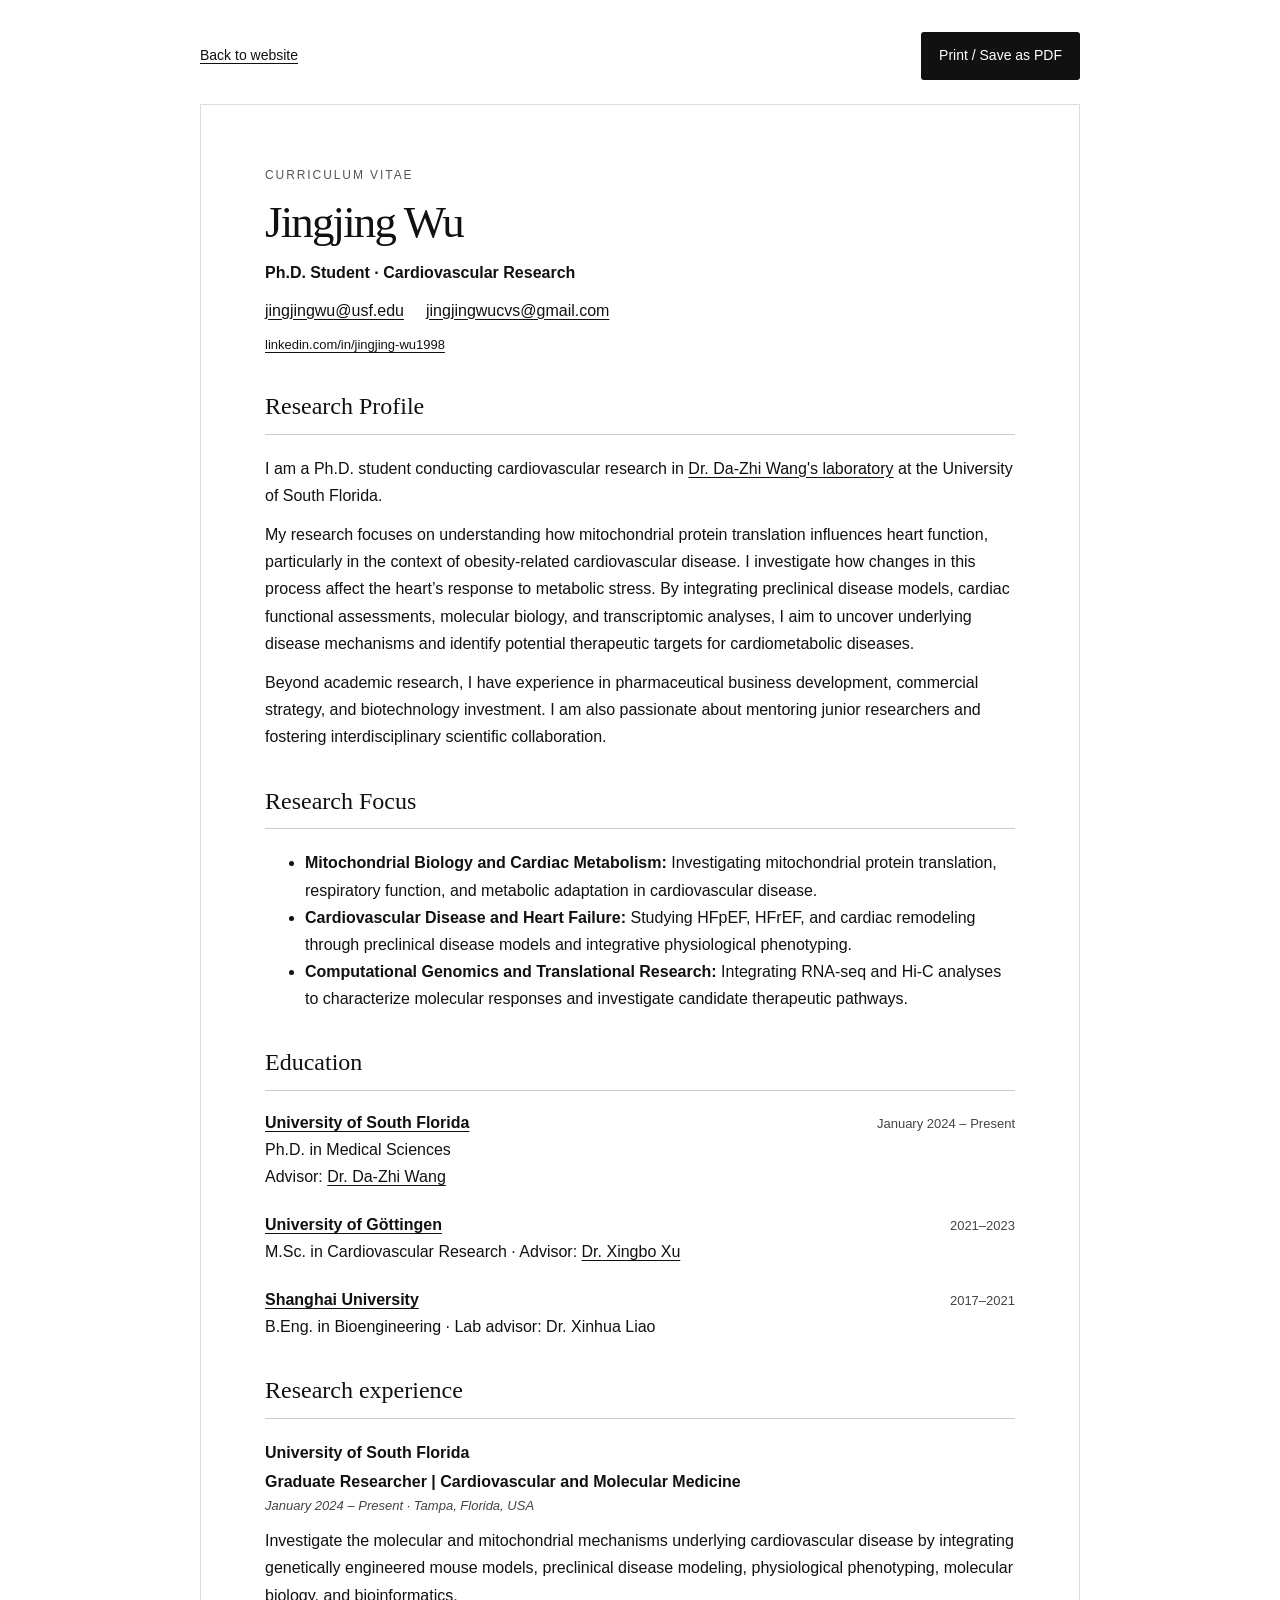
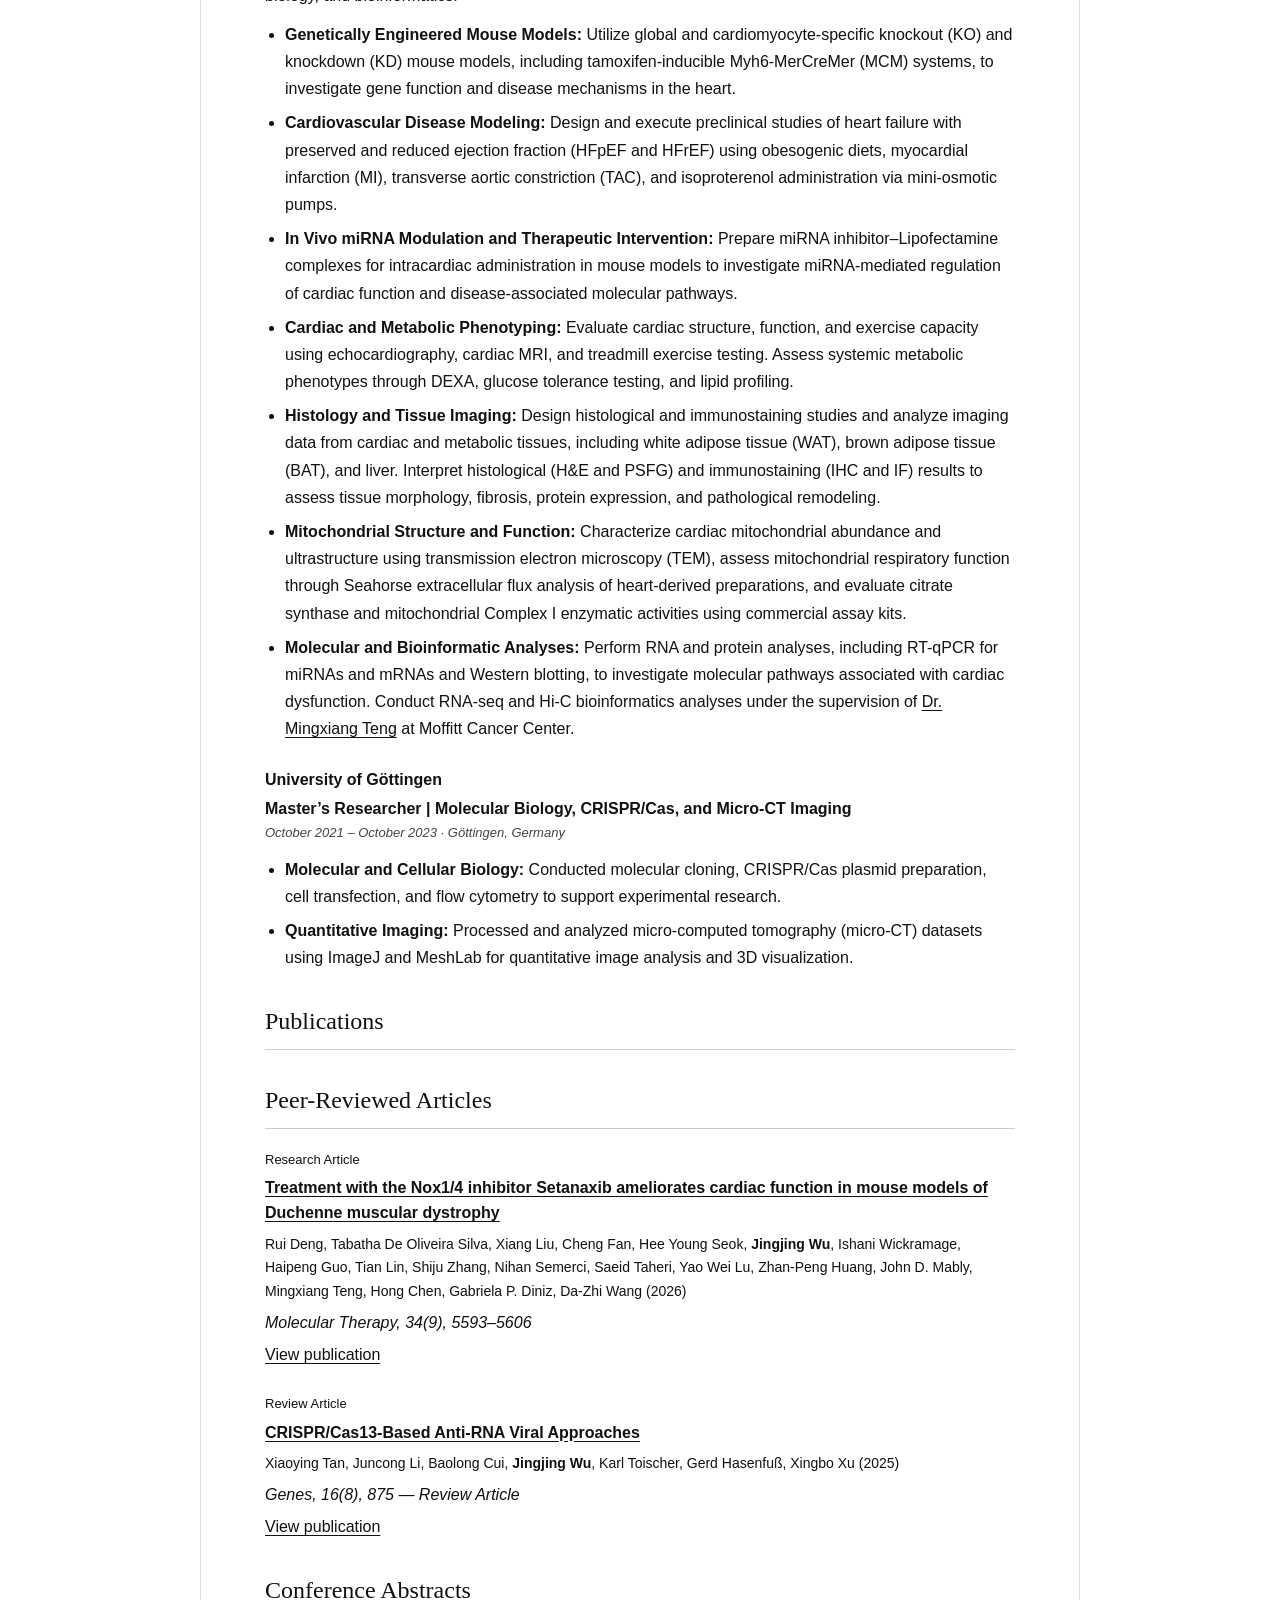
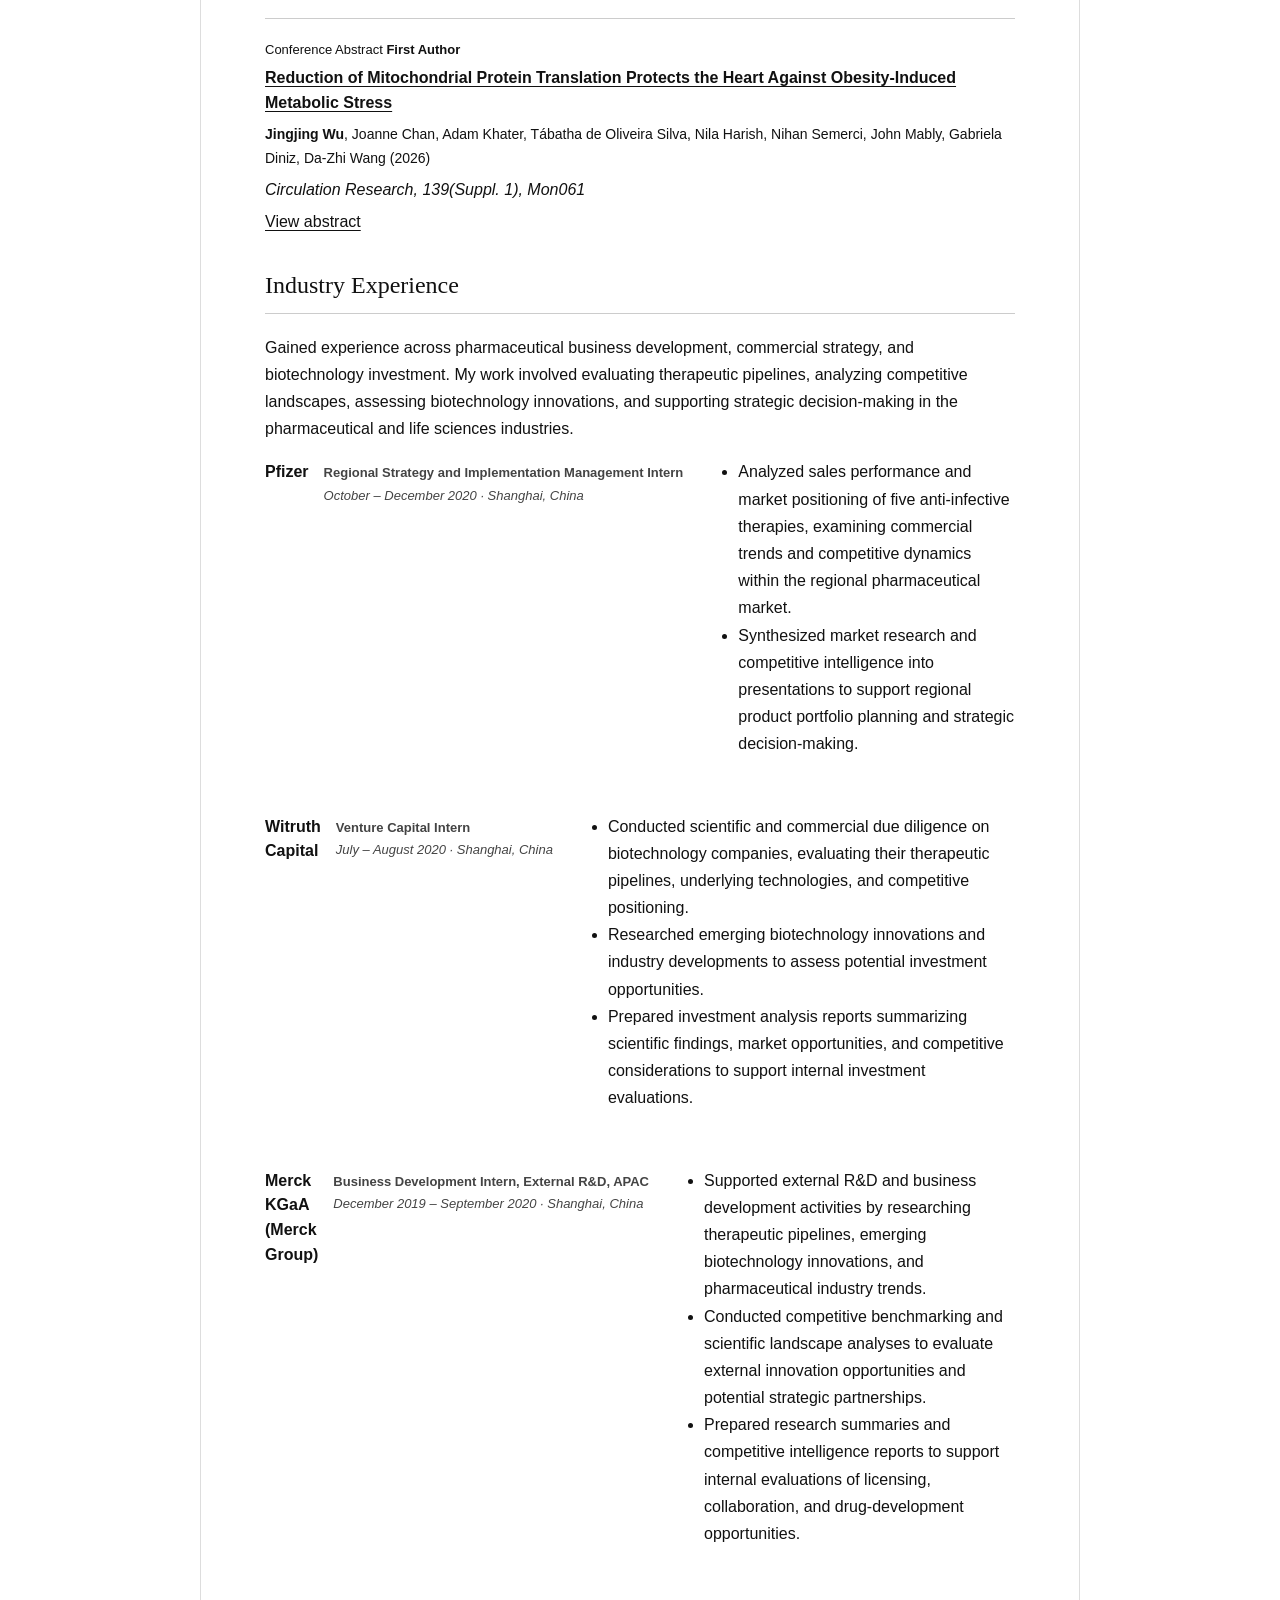
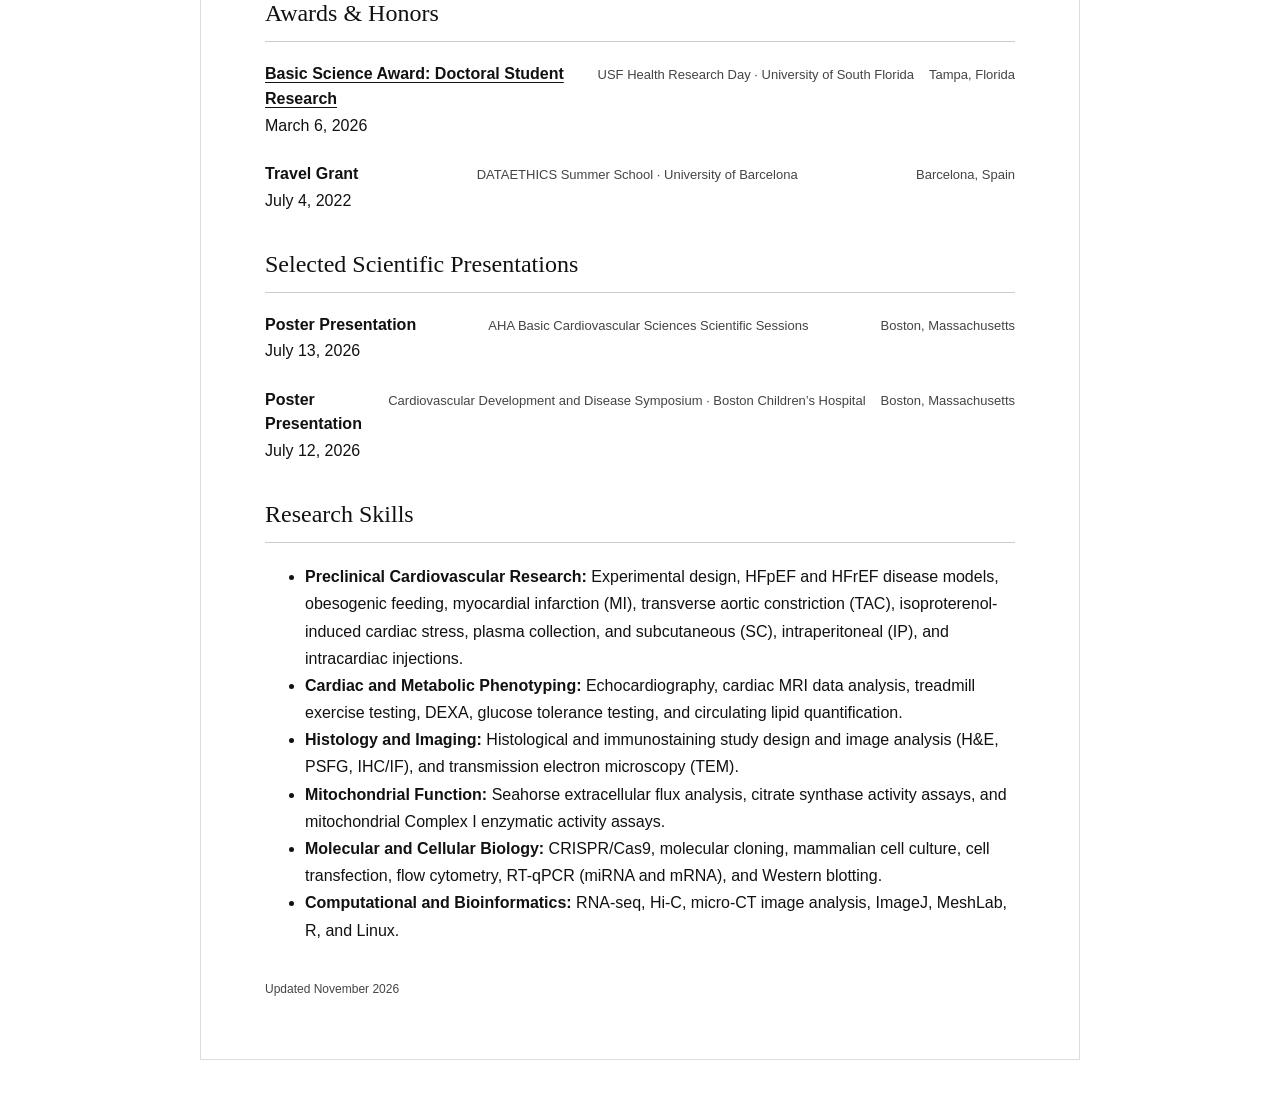
==== commit 76626cd5: "Update mitochondrial protein translation research introduction" ====
--- a/cv.html
+++ b/cv.html
@@ -2,7 +2,7 @@
 <html lang="en">
 <head><meta charset="UTF-8"><meta name="viewport" content="width=device-width, initial-scale=1"><title>Curriculum Vitae | Jingjing Wu</title><meta name="description" content="Academic curriculum vitae of Jingjing Wu, PhD researcher in cardiovascular science."><link rel="icon" href="./favicon.svg" type="image/svg+xml"><link rel="stylesheet" href="./cv.css"><script src="./cv.js" defer></script></head>
 <body><div class="cv-controls"><a href="./index.html">Back to website</a><button id="print-cv">Print / Save as PDF</button></div><main class="cv-page"><header><p class="cv-eyebrow">CURRICULUM VITAE</p><h1>Jingjing Wu</h1><p class="subtitle">Ph.D. Student · Cardiovascular Research</p><p class="email-links"><a href="mailto:jingjingwu@usf.edu">jingjingwu@usf.edu</a><a href="mailto:jingjingwucvs@gmail.com">jingjingwucvs@gmail.com</a></p><div class="contact"><a href="https://www.linkedin.com/in/jingjing-wu1998/">linkedin.com/in/jingjing-wu1998</a></div></header>
-<section><h2>Research Profile</h2><div class="about-introduction"><p>I am a Ph.D. student conducting cardiovascular research in <a href="https://health.usf.edu/medicine/heart-institute/faculty/dazhiw" target="_blank" rel="noopener noreferrer">Dr. Da-Zhi Wang's laboratory</a> at the University of South Florida.</p><p>My research focuses on understanding the mitochondrial mechanisms underlying cardiovascular disease, particularly how obesity contributes to heart failure. I integrate preclinical disease models, cardiac physiological assessments, molecular biology, and transcriptomic analyses to investigate disease mechanisms and identify potential therapeutic targets.</p><p>Beyond academic research, I have experience in pharmaceutical business development, commercial strategy, and biotechnology investment. I am also passionate about mentoring junior researchers and fostering interdisciplinary scientific collaboration.</p></div></section><section><h2>Research Focus</h2><ul><li><strong>Mitochondrial Biology and Cardiac Metabolism:</strong> Investigating mitochondrial protein translation, respiratory function, and metabolic adaptation in cardiovascular disease.</li><li><strong>Cardiovascular Disease and Heart Failure:</strong> Studying HFpEF, HFrEF, and cardiac remodeling through preclinical disease models and integrative physiological phenotyping.</li><li><strong>Computational Genomics and Translational Research:</strong> Integrating RNA-seq and Hi-C analyses to characterize molecular responses and investigate candidate therapeutic pathways.</li></ul></section>
+<section><h2>Research Profile</h2><div class="about-introduction"><p>I am a Ph.D. student conducting cardiovascular research in <a href="https://health.usf.edu/medicine/heart-institute/faculty/dazhiw" target="_blank" rel="noopener noreferrer">Dr. Da-Zhi Wang's laboratory</a> at the University of South Florida.</p><p>My research focuses on understanding how mitochondrial protein translation influences heart function, particularly in the context of obesity-related cardiovascular disease. I investigate how changes in this process affect the heart’s response to metabolic stress. By integrating preclinical disease models, cardiac functional assessments, molecular biology, and transcriptomic analyses, I aim to uncover underlying disease mechanisms and identify potential therapeutic targets for cardiometabolic diseases.</p><p>Beyond academic research, I have experience in pharmaceutical business development, commercial strategy, and biotechnology investment. I am also passionate about mentoring junior researchers and fostering interdisciplinary scientific collaboration.</p></div></section><section><h2>Research Focus</h2><ul><li><strong>Mitochondrial Biology and Cardiac Metabolism:</strong> Investigating mitochondrial protein translation, respiratory function, and metabolic adaptation in cardiovascular disease.</li><li><strong>Cardiovascular Disease and Heart Failure:</strong> Studying HFpEF, HFrEF, and cardiac remodeling through preclinical disease models and integrative physiological phenotyping.</li><li><strong>Computational Genomics and Translational Research:</strong> Integrating RNA-seq and Hi-C analyses to characterize molecular responses and investigate candidate therapeutic pathways.</li></ul></section>
 <section><h2>Education</h2><article><div class="entry"><h3><a href="https://www.usf.edu/" target="_blank" rel="noopener noreferrer">University of South Florida</a></h3><p>January 2024 – Present</p></div><p>Ph.D. in Medical Sciences<br>Advisor: <a href="https://health.usf.edu/medicine/heart-institute/faculty/dazhiw" target="_blank" rel="noopener noreferrer">Dr. Da-Zhi Wang</a></p></article><article><div class="entry"><h3><a href="https://www.uni-goettingen.de/en/1.html" target="_blank" rel="noopener noreferrer">University of Göttingen</a></h3><p>2021–2023</p></div><p>M.Sc. in Cardiovascular Research · Advisor: <a href="https://herzzentrum.umg.eu/translational-multiomics-and-precision-cardiology/" target="_blank" rel="noopener noreferrer">Dr. Xingbo Xu</a></p></article><article><div class="entry"><h3><a href="https://en.shu.edu.cn/" target="_blank" rel="noopener noreferrer">Shanghai University</a></h3><p>2017–2021</p></div><p>B.Eng. in Bioengineering · Lab advisor: Dr. Xinhua Liao</p></article></section>
 <section><h2>Research experience</h2>
 <article class="research-entry"><p class="organization">University of South Florida</p><h3>Graduate Researcher | Cardiovascular and Molecular Medicine</h3><p class="entry-location"><em>January 2024 – Present · Tampa, Florida, USA</em></p><p class="research-description">Investigate the molecular and mitochondrial mechanisms underlying cardiovascular disease by integrating genetically engineered mouse models, preclinical disease modeling, physiological phenotyping, molecular biology, and bioinformatics.</p><ul>
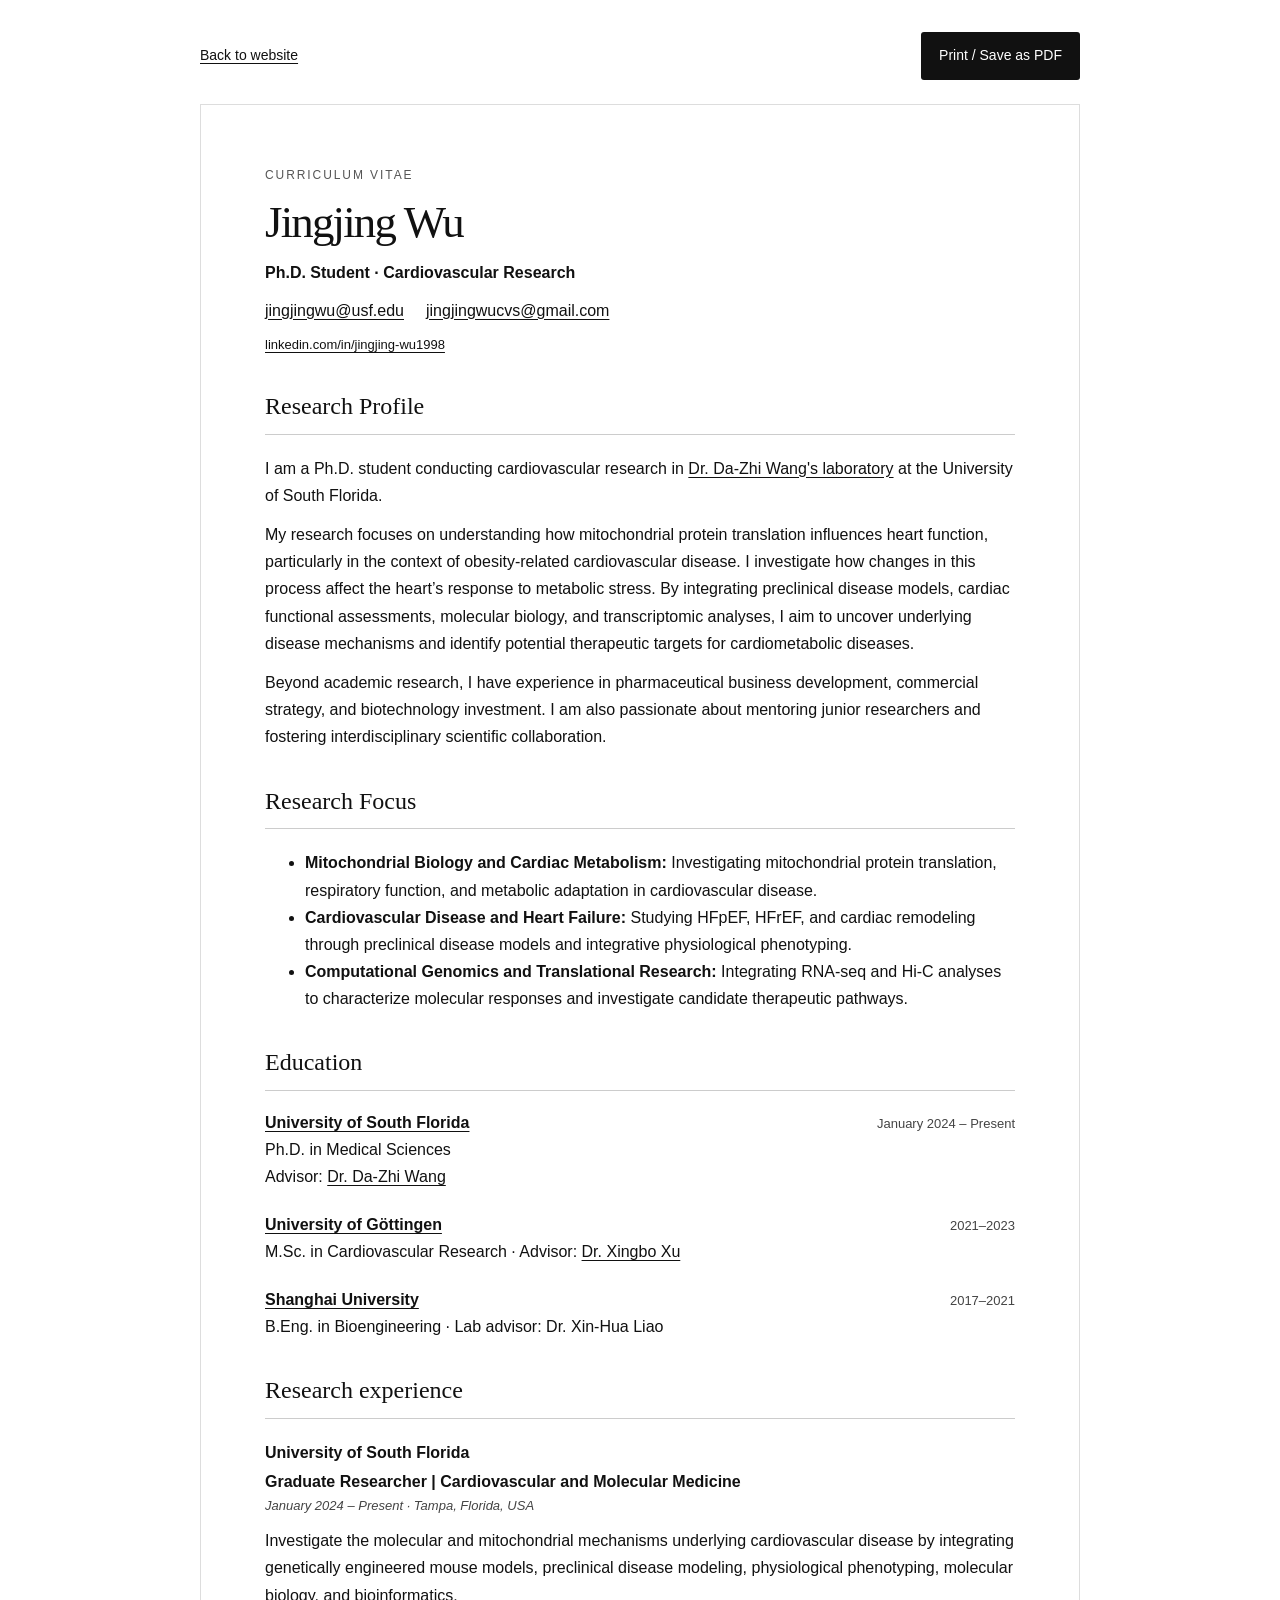
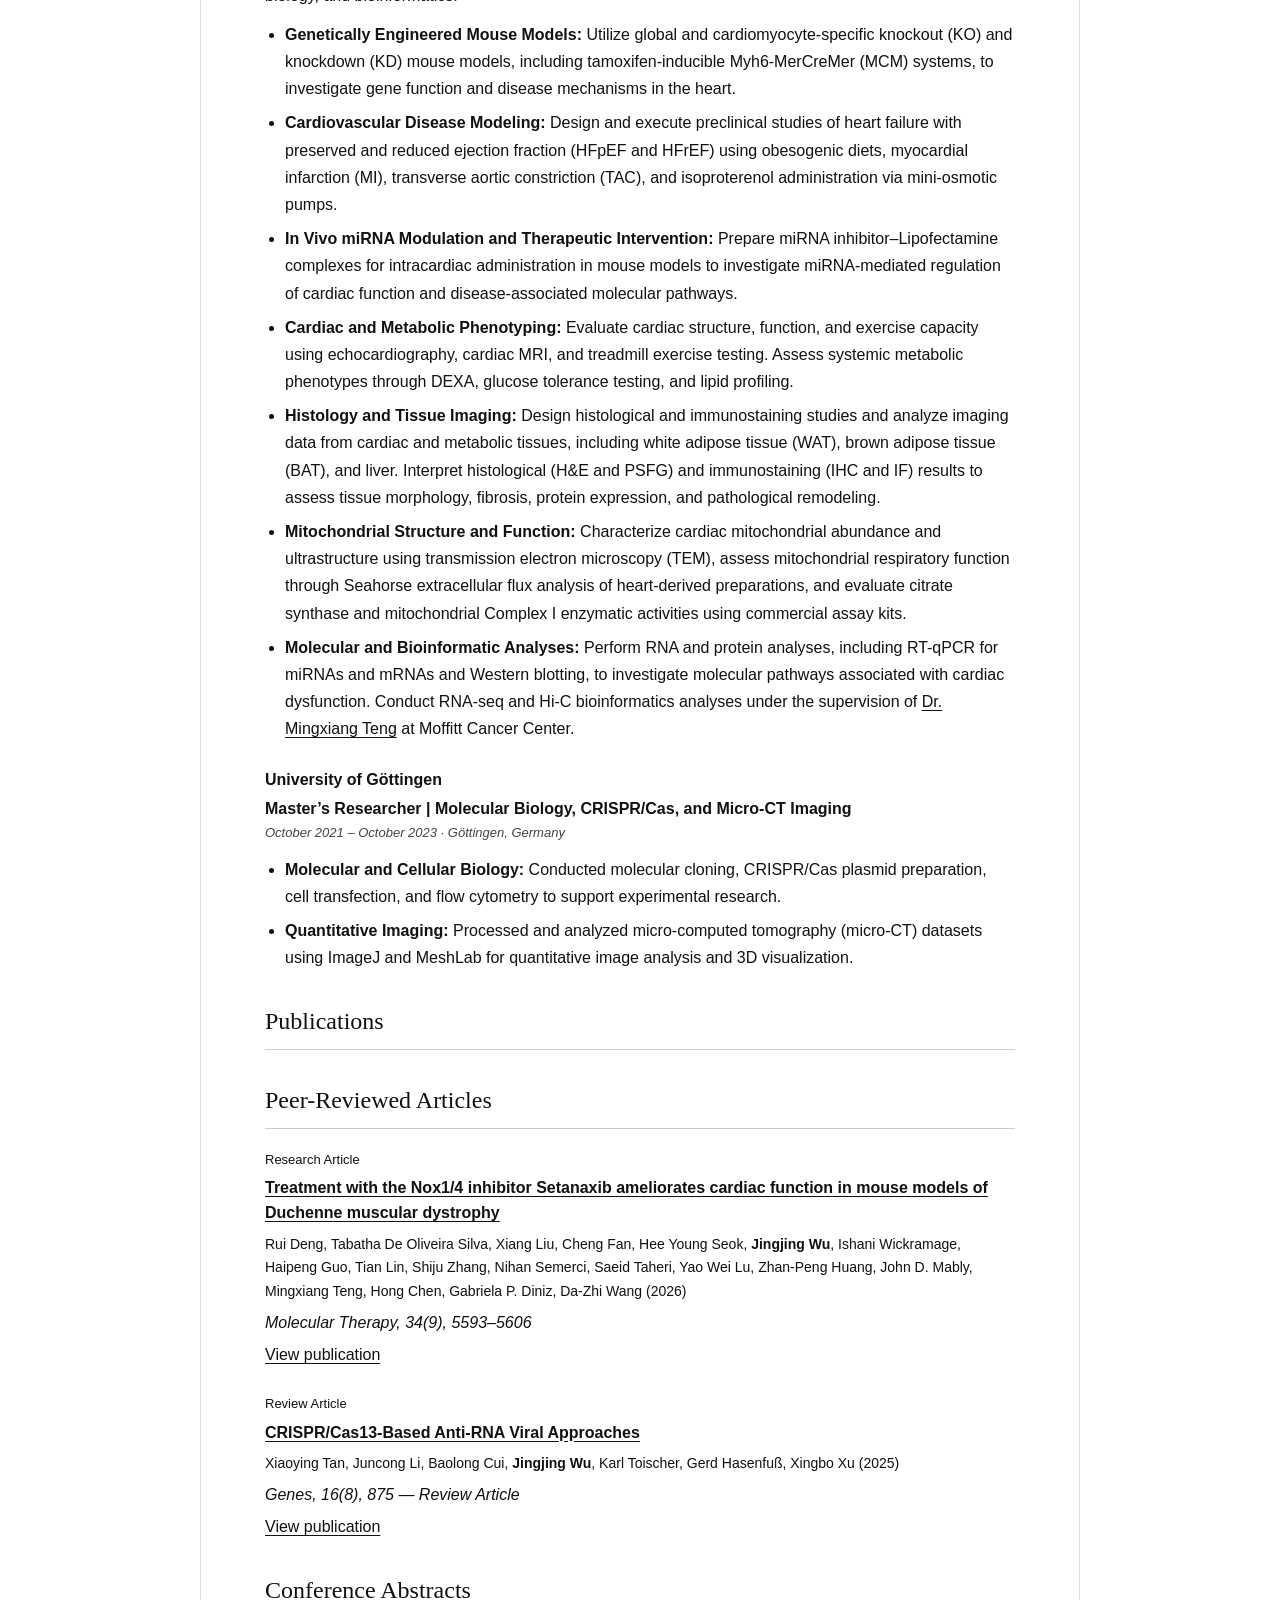
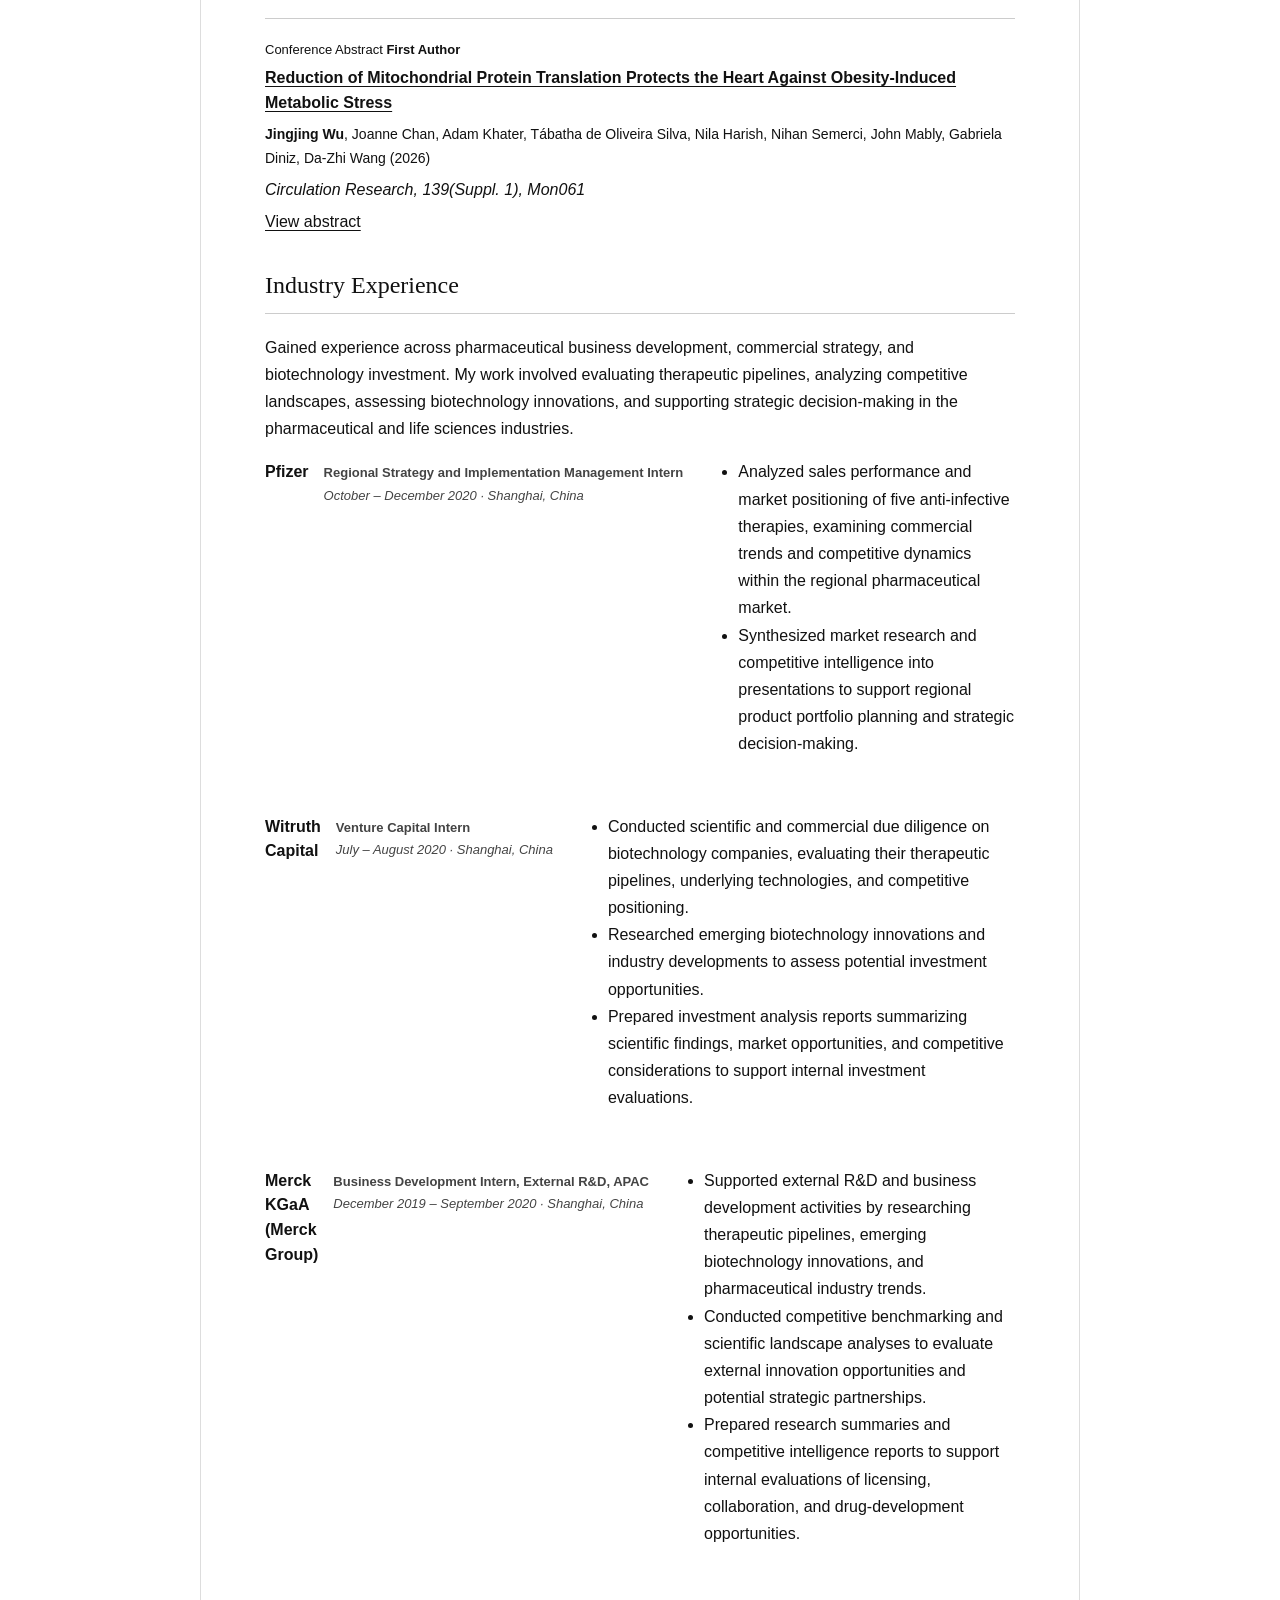
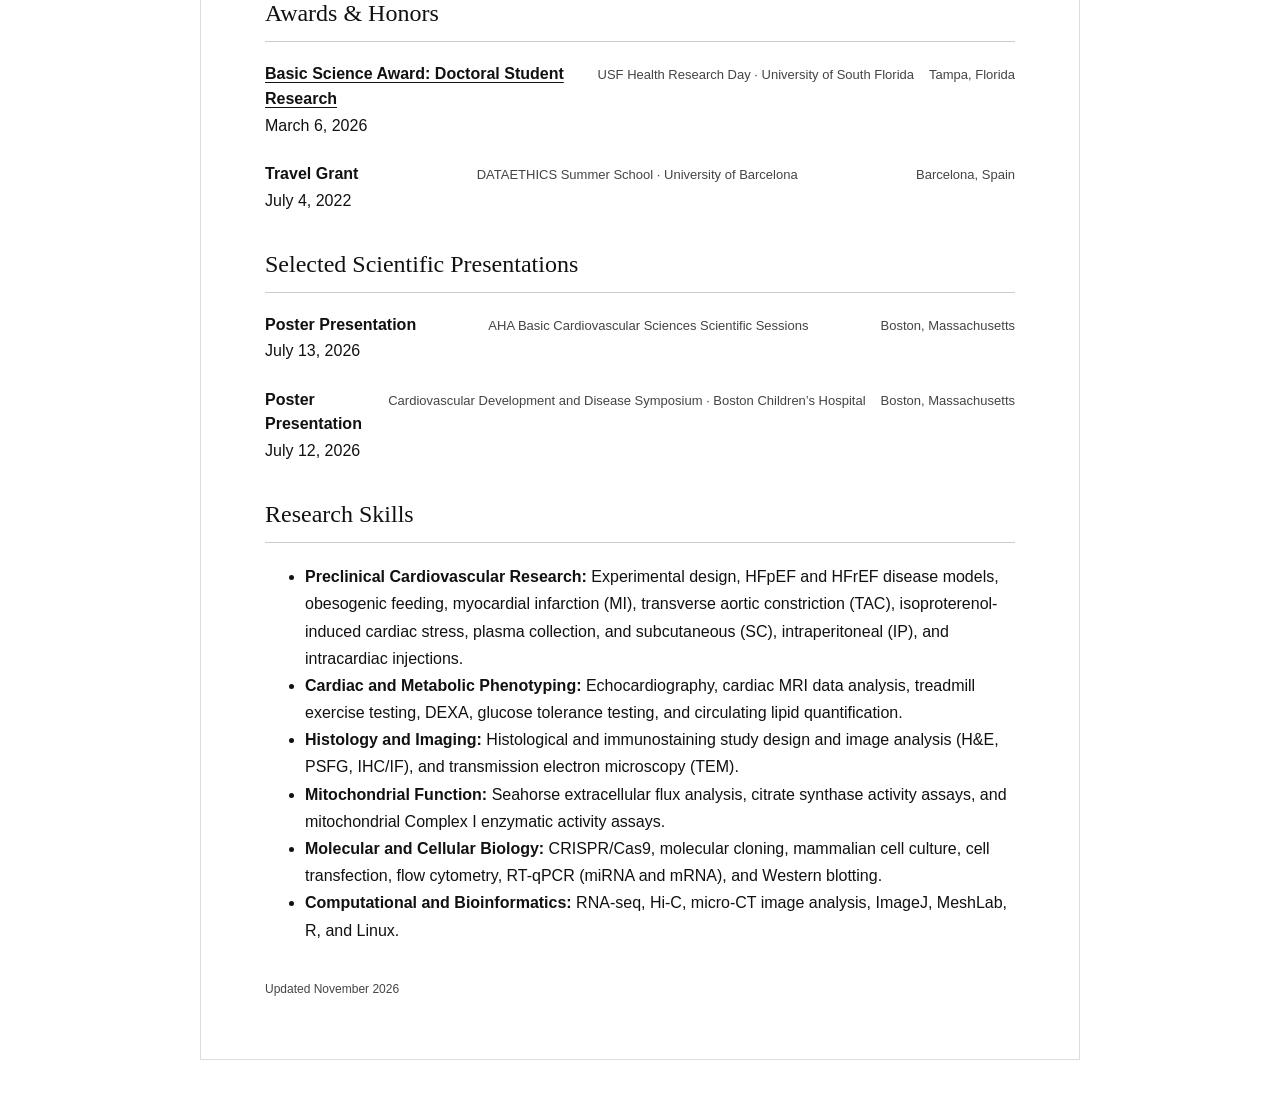
==== commit 616480ae: "Correct advisor name to Xin-Hua Liao" ====
--- a/cv.html
+++ b/cv.html
@@ -3,7 +3,7 @@
 <head><meta charset="UTF-8"><meta name="viewport" content="width=device-width, initial-scale=1"><title>Curriculum Vitae | Jingjing Wu</title><meta name="description" content="Academic curriculum vitae of Jingjing Wu, PhD researcher in cardiovascular science."><link rel="icon" href="./favicon.svg" type="image/svg+xml"><link rel="stylesheet" href="./cv.css"><script src="./cv.js" defer></script></head>
 <body><div class="cv-controls"><a href="./index.html">Back to website</a><button id="print-cv">Print / Save as PDF</button></div><main class="cv-page"><header><p class="cv-eyebrow">CURRICULUM VITAE</p><h1>Jingjing Wu</h1><p class="subtitle">Ph.D. Student · Cardiovascular Research</p><p class="email-links"><a href="mailto:jingjingwu@usf.edu">jingjingwu@usf.edu</a><a href="mailto:jingjingwucvs@gmail.com">jingjingwucvs@gmail.com</a></p><div class="contact"><a href="https://www.linkedin.com/in/jingjing-wu1998/">linkedin.com/in/jingjing-wu1998</a></div></header>
 <section><h2>Research Profile</h2><div class="about-introduction"><p>I am a Ph.D. student conducting cardiovascular research in <a href="https://health.usf.edu/medicine/heart-institute/faculty/dazhiw" target="_blank" rel="noopener noreferrer">Dr. Da-Zhi Wang's laboratory</a> at the University of South Florida.</p><p>My research focuses on understanding how mitochondrial protein translation influences heart function, particularly in the context of obesity-related cardiovascular disease. I investigate how changes in this process affect the heart’s response to metabolic stress. By integrating preclinical disease models, cardiac functional assessments, molecular biology, and transcriptomic analyses, I aim to uncover underlying disease mechanisms and identify potential therapeutic targets for cardiometabolic diseases.</p><p>Beyond academic research, I have experience in pharmaceutical business development, commercial strategy, and biotechnology investment. I am also passionate about mentoring junior researchers and fostering interdisciplinary scientific collaboration.</p></div></section><section><h2>Research Focus</h2><ul><li><strong>Mitochondrial Biology and Cardiac Metabolism:</strong> Investigating mitochondrial protein translation, respiratory function, and metabolic adaptation in cardiovascular disease.</li><li><strong>Cardiovascular Disease and Heart Failure:</strong> Studying HFpEF, HFrEF, and cardiac remodeling through preclinical disease models and integrative physiological phenotyping.</li><li><strong>Computational Genomics and Translational Research:</strong> Integrating RNA-seq and Hi-C analyses to characterize molecular responses and investigate candidate therapeutic pathways.</li></ul></section>
-<section><h2>Education</h2><article><div class="entry"><h3><a href="https://www.usf.edu/" target="_blank" rel="noopener noreferrer">University of South Florida</a></h3><p>January 2024 – Present</p></div><p>Ph.D. in Medical Sciences<br>Advisor: <a href="https://health.usf.edu/medicine/heart-institute/faculty/dazhiw" target="_blank" rel="noopener noreferrer">Dr. Da-Zhi Wang</a></p></article><article><div class="entry"><h3><a href="https://www.uni-goettingen.de/en/1.html" target="_blank" rel="noopener noreferrer">University of Göttingen</a></h3><p>2021–2023</p></div><p>M.Sc. in Cardiovascular Research · Advisor: <a href="https://herzzentrum.umg.eu/translational-multiomics-and-precision-cardiology/" target="_blank" rel="noopener noreferrer">Dr. Xingbo Xu</a></p></article><article><div class="entry"><h3><a href="https://en.shu.edu.cn/" target="_blank" rel="noopener noreferrer">Shanghai University</a></h3><p>2017–2021</p></div><p>B.Eng. in Bioengineering · Lab advisor: Dr. Xinhua Liao</p></article></section>
+<section><h2>Education</h2><article><div class="entry"><h3><a href="https://www.usf.edu/" target="_blank" rel="noopener noreferrer">University of South Florida</a></h3><p>January 2024 – Present</p></div><p>Ph.D. in Medical Sciences<br>Advisor: <a href="https://health.usf.edu/medicine/heart-institute/faculty/dazhiw" target="_blank" rel="noopener noreferrer">Dr. Da-Zhi Wang</a></p></article><article><div class="entry"><h3><a href="https://www.uni-goettingen.de/en/1.html" target="_blank" rel="noopener noreferrer">University of Göttingen</a></h3><p>2021–2023</p></div><p>M.Sc. in Cardiovascular Research · Advisor: <a href="https://herzzentrum.umg.eu/translational-multiomics-and-precision-cardiology/" target="_blank" rel="noopener noreferrer">Dr. Xingbo Xu</a></p></article><article><div class="entry"><h3><a href="https://en.shu.edu.cn/" target="_blank" rel="noopener noreferrer">Shanghai University</a></h3><p>2017–2021</p></div><p>B.Eng. in Bioengineering · Lab advisor: Dr. Xin-Hua Liao</p></article></section>
 <section><h2>Research experience</h2>
 <article class="research-entry"><p class="organization">University of South Florida</p><h3>Graduate Researcher | Cardiovascular and Molecular Medicine</h3><p class="entry-location"><em>January 2024 – Present · Tampa, Florida, USA</em></p><p class="research-description">Investigate the molecular and mitochondrial mechanisms underlying cardiovascular disease by integrating genetically engineered mouse models, preclinical disease modeling, physiological phenotyping, molecular biology, and bioinformatics.</p><ul>
 <li><strong>Genetically Engineered Mouse Models:</strong> Utilize global and cardiomyocyte-specific knockout (KO) and knockdown (KD) mouse models, including tamoxifen-inducible Myh6-MerCreMer (MCM) systems, to investigate gene function and disease mechanisms in the heart.</li>
